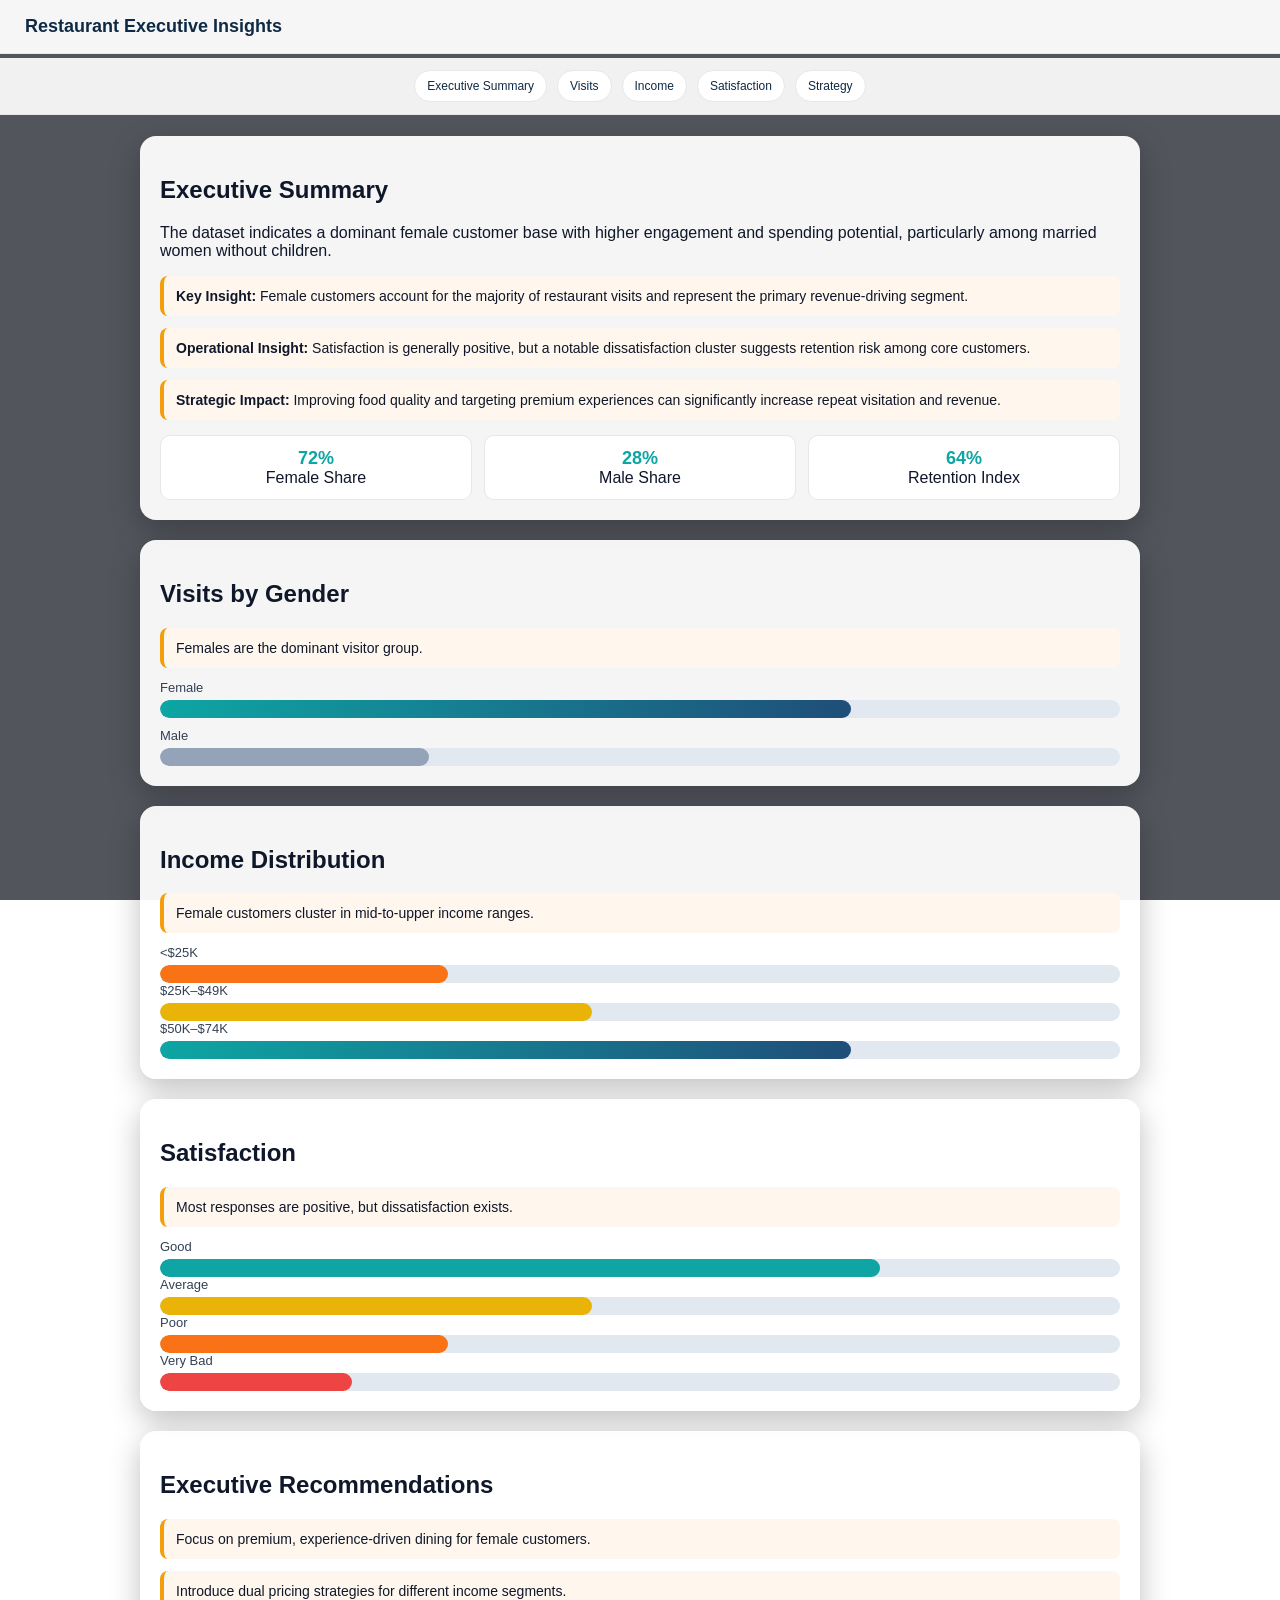
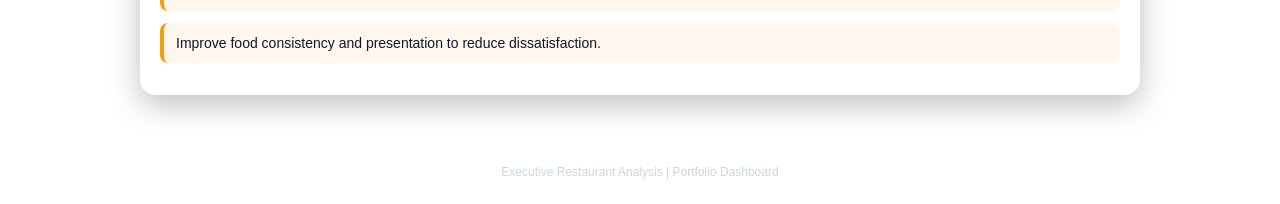
==== index.html @ c8488ba5 "Rename index.html.html to index.html" ====
<!DOCTYPE html>
<html lang="en">
<head>
<meta charset="UTF-8" />
<meta name="viewport" content="width=device-width, initial-scale=1.0"/>
<title>Restaurant Executive Analysis</title>

<style>
/* =========================
   BACKGROUND
========================= */
body {
    margin: 0;
    font-family: "Helvetica Neue", Arial, sans-serif;
    color: #0f172a;

    background-size: cover;
    background-position: center;
    background-attachment: fixed;

    animation: bgfade 20s infinite;
}

@keyframes bgfade {
    0% {
        background-image: url("https://images.unsplash.com/photo-1550966871-3ed3cdb5ed0c");
    }
    33% {
        background-image: url("https://images.unsplash.com/photo-1529692236671-f1f6cf9683ba");
    }
    66% {
        background-image: url("https://images.unsplash.com/photo-1414235077428-338989a2e8c0");
    }
    100% {
        background-image: url("https://images.unsplash.com/photo-1550966871-3ed3cdb5ed0c");
    }
}

body::before {
    content: "";
    position: fixed;
    inset: 0;
    background: rgba(10, 14, 25, 0.70);
    z-index: -1;
}

/* HEADER */
header {
    background: rgba(255,255,255,0.95);
    padding: 16px 25px;
    border-bottom: 1px solid #e5e7eb;
    position: sticky;
    top: 0;
    z-index: 1000;
}

header h1 {
    margin: 0;
    font-size: 18px;
    color: #0f2a44;
}

/* TOP NAV */
.top-nav {
    display: flex;
    justify-content: center;
    gap: 10px;
    padding: 12px 10px;
    background: rgba(255,255,255,0.92);
    border-bottom: 1px solid #e5e7eb;
    position: sticky;
    top: 58px;
    z-index: 999;
    backdrop-filter: blur(8px);
}

.top-nav a {
    text-decoration: none;
    font-size: 12px;
    color: #0f2a44;
    padding: 8px 12px;
    border-radius: 999px;
    border: 1px solid #e5e7eb;
    background: white;
}

/* LAYOUT */
.container {
    max-width: 1000px;
    margin: auto;
    padding: 25px;
}

/* CARDS */
.card {
    background: rgba(255,255,255,0.94);
    padding: 20px;
    border-radius: 16px;
    margin-bottom: 20px;
    box-shadow: 0 10px 30px rgba(0,0,0,0.25);

    opacity: 0;
    transform: translateY(25px);
    transition: all 0.6s ease;
}

.card.show {
    opacity: 1;
    transform: translateY(0);
}

/* KPI */
.summary-kpi {
    display: grid;
    grid-template-columns: repeat(3,1fr);
    gap: 12px;
    margin-top: 15px;
}

.summary-kpi div {
    background: white;
    border: 1px solid #e5e7eb;
    padding: 12px;
    border-radius: 10px;
    text-align: center;
}

.summary-kpi strong {
    color: #0ea5a4;
    font-size: 18px;
}

/* INSIGHT */
.insight {
    background: #fff7ed;
    border-left: 4px solid #f59e0b;
    padding: 12px;
    border-radius: 8px;
    margin: 12px 0;
    font-size: 14px;
}

/* BARS */
.bar { height: 18px; border-radius: 10px; background: #e2e8f0; overflow: hidden; }
.fill { height: 100%; border-radius: 10px; }

.female { background: linear-gradient(90deg, #0ea5a4, #1f4e79); width: 72%; }
.male { background: #94a3b8; width: 28%; }

.good { background: #0ea5a4; width: 75%; }
.avg { background: #eab308; width: 45%; }
.poor { background: #f97316; width: 30%; }
.bad { background: #ef4444; width: 20%; }

.label { font-size: 13px; margin-bottom: 5px; color: #334155; }

footer {
    text-align: center;
    padding: 25px;
    font-size: 12px;
    color: #cbd5e1;
}
</style>
</head>

<body>

<header>
    <h1>Restaurant Executive Insights</h1>
</header>

<nav class="top-nav">
    <a href="#summary">Executive Summary</a>
    <a href="#a1">Visits</a>
    <a href="#a2">Income</a>
    <a href="#a3">Satisfaction</a>
    <a href="#rec">Strategy</a>
</nav>

<div class="container">

<!-- EXECUTIVE SUMMARY -->
<div class="card" id="summary">
<h2>Executive Summary</h2>

<p>
The dataset indicates a dominant female customer base with higher engagement and spending potential, particularly among married women without children.
</p>

<div class="insight">
<strong>Key Insight:</strong> Female customers account for the majority of restaurant visits and represent the primary revenue-driving segment.
</div>

<div class="insight">
<strong>Operational Insight:</strong> Satisfaction is generally positive, but a notable dissatisfaction cluster suggests retention risk among core customers.
</div>

<div class="insight">
<strong>Strategic Impact:</strong> Improving food quality and targeting premium experiences can significantly increase repeat visitation and revenue.
</div>

<!-- UPDATED KPIs -->
<div class="summary-kpi">
    <div><strong>72%</strong><br>Female Share</div>
    <div><strong>28%</strong><br>Male Share</div>
    <div><strong>64%</strong><br>Retention Index</div>
</div>

</div>

<!-- VISITS -->
<div class="card" id="a1">
<h2>Visits by Gender</h2>
<div class="insight">Females are the dominant visitor group.</div>

<div>
<div class="label">Female</div>
<div class="bar"><div class="fill female"></div></div>

<div class="label" style="margin-top:10px;">Male</div>
<div class="bar"><div class="fill male"></div></div>
</div>
</div>

<!-- INCOME -->
<div class="card" id="a2">
<h2>Income Distribution</h2>
<div class="insight">Female customers cluster in mid-to-upper income ranges.</div>

<div class="label">&lt;$25K</div>
<div class="bar"><div class="fill poor"></div></div>

<div class="label">$25K–$49K</div>
<div class="bar"><div class="fill avg"></div></div>

<div class="label">$50K–$74K</div>
<div class="bar"><div class="fill female"></div></div>
</div>

<!-- SATISFACTION -->
<div class="card" id="a3">
<h2>Satisfaction</h2>
<div class="insight">Most responses are positive, but dissatisfaction exists.</div>

<div class="label">Good</div>
<div class="bar"><div class="fill good"></div></div>

<div class="label">Average</div>
<div class="bar"><div class="fill avg"></div></div>

<div class="label">Poor</div>
<div class="bar"><div class="fill poor"></div></div>

<div class="label">Very Bad</div>
<div class="bar"><div class="fill bad"></div></div>
</div>

<!-- STRATEGY -->
<div class="card" id="rec">
<h2>Executive Recommendations</h2>

<div class="insight">Focus on premium, experience-driven dining for female customers.</div>
<div class="insight">Introduce dual pricing strategies for different income segments.</div>
<div class="insight">Improve food consistency and presentation to reduce dissatisfaction.</div>

</div>

</div>

<footer>
Executive Restaurant Analysis | Portfolio Dashboard
</footer>

<script>
const cards = document.querySelectorAll(".card");

const observer = new IntersectionObserver(entries => {
    entries.forEach(entry => {
        if (entry.isIntersecting) entry.target.classList.add("show");
    });
},{threshold:0.15});

cards.forEach(c => observer.observe(c));
</script>

</body>
</html>
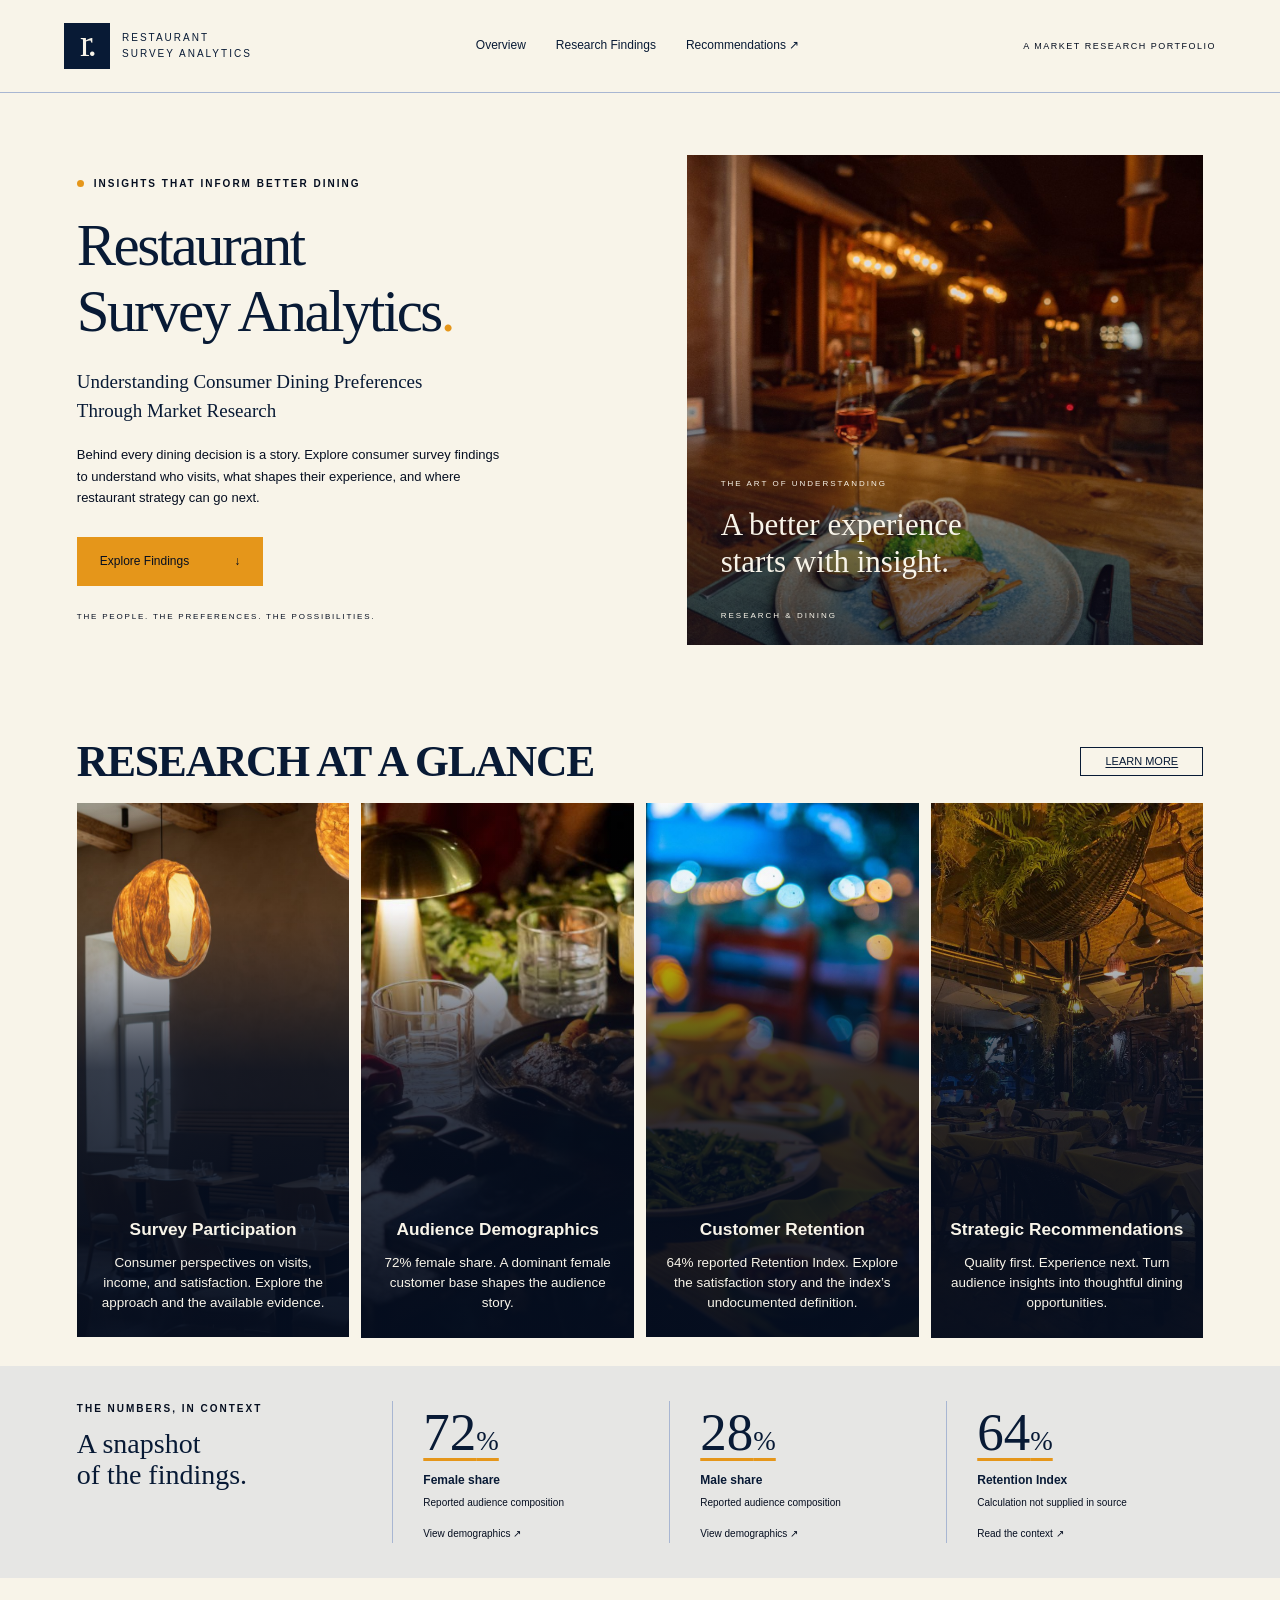
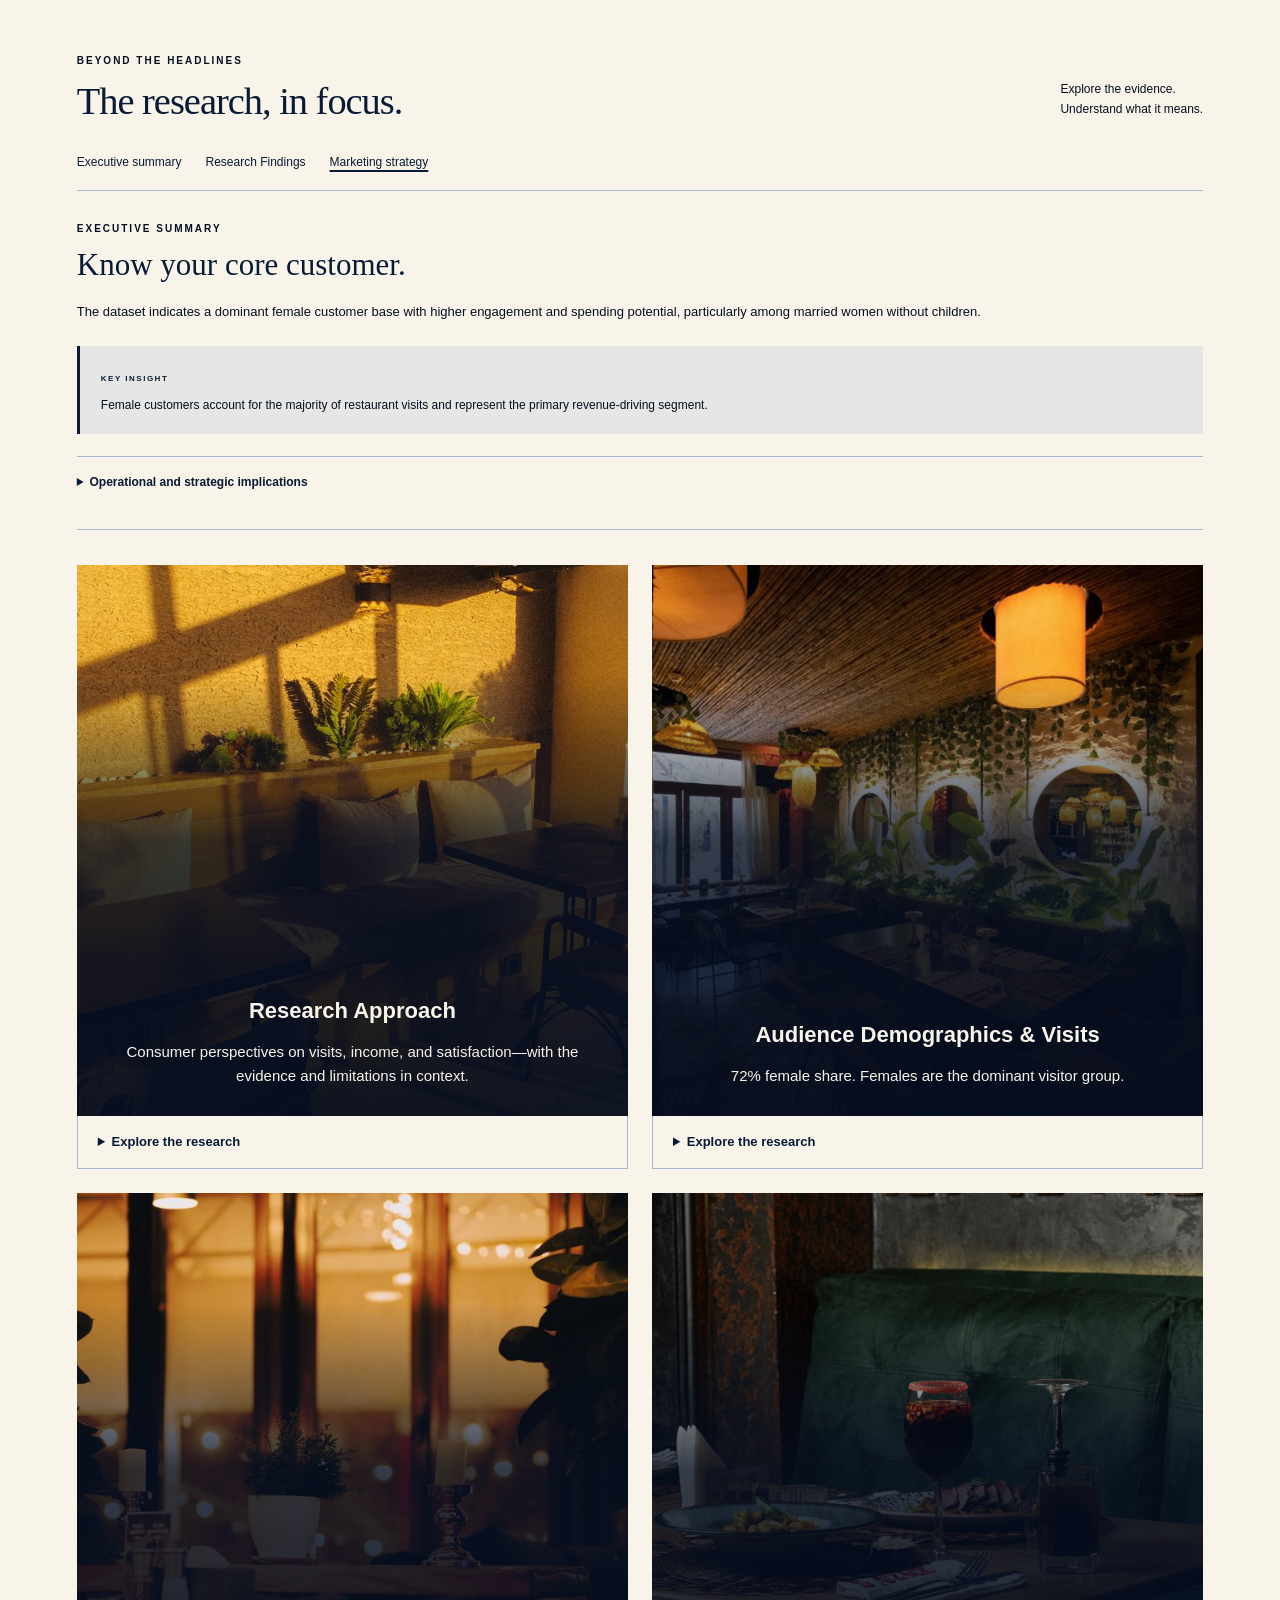
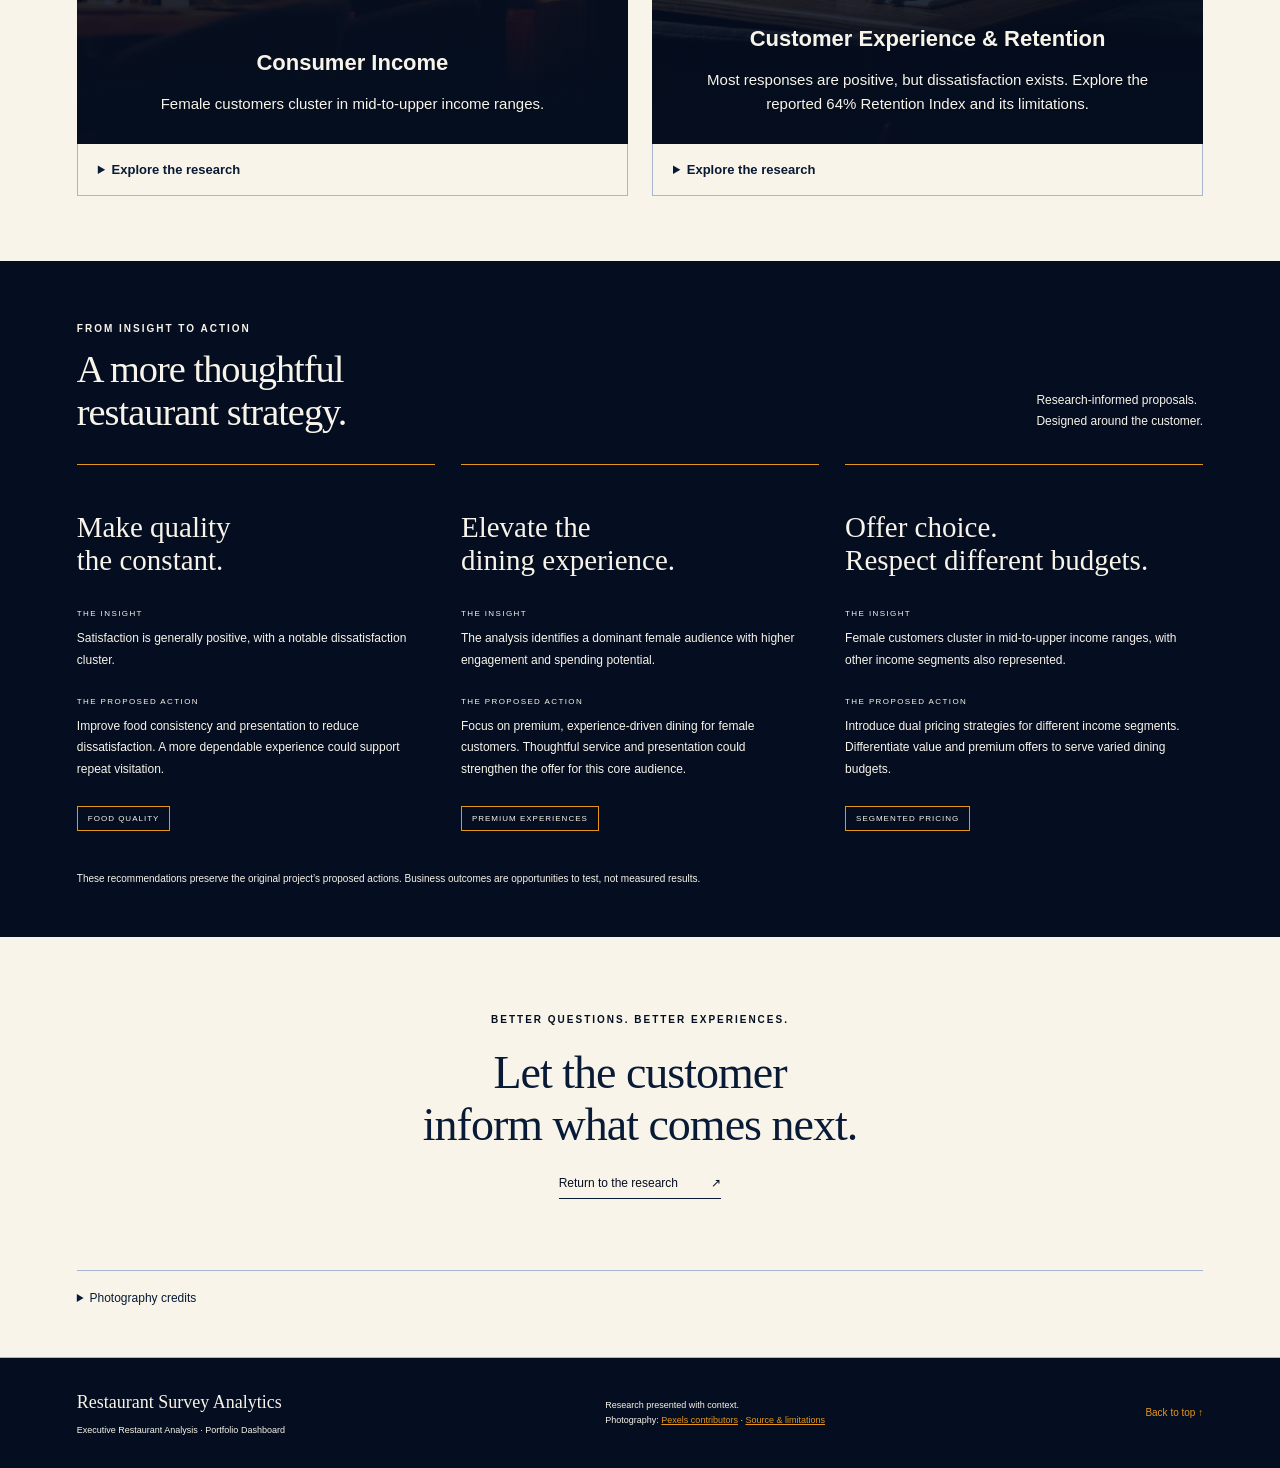
==== commit 2283b7b6: "Redesign restaurant research portfolio with Sapphire palette and Pexels photos" ====
--- a/index.html
+++ b/index.html
@@ -1,287 +1,52 @@
 <!DOCTYPE html>
 <html lang="en">
 <head>
-<meta charset="UTF-8" />
-<meta name="viewport" content="width=device-width, initial-scale=1.0"/>
-<title>Restaurant Executive Analysis</title>
-
-<style>
-/* =========================
-   BACKGROUND
-========================= */
-body {
-    margin: 0;
-    font-family: "Helvetica Neue", Arial, sans-serif;
-    color: #0f172a;
-
-    background-size: cover;
-    background-position: center;
-    background-attachment: fixed;
-
-    animation: bgfade 20s infinite;
-}
-
-@keyframes bgfade {
-    0% {
-        background-image: url("https://images.unsplash.com/photo-1550966871-3ed3cdb5ed0c");
-    }
-    33% {
-        background-image: url("https://images.unsplash.com/photo-1529692236671-f1f6cf9683ba");
-    }
-    66% {
-        background-image: url("https://images.unsplash.com/photo-1414235077428-338989a2e8c0");
-    }
-    100% {
-        background-image: url("https://images.unsplash.com/photo-1550966871-3ed3cdb5ed0c");
-    }
-}
-
-body::before {
-    content: "";
-    position: fixed;
-    inset: 0;
-    background: rgba(10, 14, 25, 0.70);
-    z-index: -1;
-}
-
-/* HEADER */
-header {
-    background: rgba(255,255,255,0.95);
-    padding: 16px 25px;
-    border-bottom: 1px solid #e5e7eb;
-    position: sticky;
-    top: 0;
-    z-index: 1000;
-}
-
-header h1 {
-    margin: 0;
-    font-size: 18px;
-    color: #0f2a44;
-}
-
-/* TOP NAV */
-.top-nav {
-    display: flex;
-    justify-content: center;
-    gap: 10px;
-    padding: 12px 10px;
-    background: rgba(255,255,255,0.92);
-    border-bottom: 1px solid #e5e7eb;
-    position: sticky;
-    top: 58px;
-    z-index: 999;
-    backdrop-filter: blur(8px);
-}
-
-.top-nav a {
-    text-decoration: none;
-    font-size: 12px;
-    color: #0f2a44;
-    padding: 8px 12px;
-    border-radius: 999px;
-    border: 1px solid #e5e7eb;
-    background: white;
-}
-
-/* LAYOUT */
-.container {
-    max-width: 1000px;
-    margin: auto;
-    padding: 25px;
-}
-
-/* CARDS */
-.card {
-    background: rgba(255,255,255,0.94);
-    padding: 20px;
-    border-radius: 16px;
-    margin-bottom: 20px;
-    box-shadow: 0 10px 30px rgba(0,0,0,0.25);
-
-    opacity: 0;
-    transform: translateY(25px);
-    transition: all 0.6s ease;
-}
-
-.card.show {
-    opacity: 1;
-    transform: translateY(0);
-}
-
-/* KPI */
-.summary-kpi {
-    display: grid;
-    grid-template-columns: repeat(3,1fr);
-    gap: 12px;
-    margin-top: 15px;
-}
-
-.summary-kpi div {
-    background: white;
-    border: 1px solid #e5e7eb;
-    padding: 12px;
-    border-radius: 10px;
-    text-align: center;
-}
-
-.summary-kpi strong {
-    color: #0ea5a4;
-    font-size: 18px;
-}
-
-/* INSIGHT */
-.insight {
-    background: #fff7ed;
-    border-left: 4px solid #f59e0b;
-    padding: 12px;
-    border-radius: 8px;
-    margin: 12px 0;
-    font-size: 14px;
-}
-
-/* BARS */
-.bar { height: 18px; border-radius: 10px; background: #e2e8f0; overflow: hidden; }
-.fill { height: 100%; border-radius: 10px; }
-
-.female { background: linear-gradient(90deg, #0ea5a4, #1f4e79); width: 72%; }
-.male { background: #94a3b8; width: 28%; }
-
-.good { background: #0ea5a4; width: 75%; }
-.avg { background: #eab308; width: 45%; }
-.poor { background: #f97316; width: 30%; }
-.bad { background: #ef4444; width: 20%; }
-
-.label { font-size: 13px; margin-bottom: 5px; color: #334155; }
-
-footer {
-    text-align: center;
-    padding: 25px;
-    font-size: 12px;
-    color: #cbd5e1;
-}
-</style>
+<meta charset="UTF-8">
+<meta name="viewport" content="width=device-width, initial-scale=1">
+<meta name="description" content="An editorial exploration of consumer dining preferences, audience composition, customer satisfaction, and restaurant strategy.">
+<title>Restaurant Survey Analytics | Dining, understood.</title>
+<link rel="stylesheet" href="styles.css">
+<script src="script.js" defer></script>
 </head>
-
 <body>
-
-<header>
-    <h1>Restaurant Executive Insights</h1>
+<a class="skip" href="#main">Skip to research</a>
+<header class="site-header">
+<a class="brand" href="#"><span class="brand-icon" aria-hidden="true">r.</span><span>RESTAURANT<br><b>SURVEY ANALYTICS</b></span></a>
+<nav aria-label="Main navigation"><a href="#highlights">Overview</a><a href="#research">Research Findings</a><a href="#rec">Recommendations <span aria-hidden="true">↗</span></a></nav>
+<span class="header-note">A MARKET RESEARCH PORTFOLIO</span>
 </header>
-
-<nav class="top-nav">
-    <a href="#summary">Executive Summary</a>
-    <a href="#a1">Visits</a>
-    <a href="#a2">Income</a>
-    <a href="#a3">Satisfaction</a>
-    <a href="#rec">Strategy</a>
-</nav>
-
-<div class="container">
-
-<!-- EXECUTIVE SUMMARY -->
-<div class="card" id="summary">
-<h2>Executive Summary</h2>
-
-<p>
-The dataset indicates a dominant female customer base with higher engagement and spending potential, particularly among married women without children.
-</p>
-
-<div class="insight">
-<strong>Key Insight:</strong> Female customers account for the majority of restaurant visits and represent the primary revenue-driving segment.
+<main id="main">
+<section class="hero" aria-labelledby="hero-title">
+<div class="hero-copy"><p class="eyebrow"><span></span> INSIGHTS THAT INFORM BETTER DINING</p><h1 id="hero-title">Restaurant<br>Survey Analytics<span class="period">.</span></h1><p class="hero-subtitle">Understanding Consumer Dining Preferences<br>Through Market Research</p><p class="intro">Behind every dining decision is a story. Explore consumer survey findings to understand who visits, what shapes their experience, and where restaurant strategy can go next.</p><a class="button" href="#highlights">Explore Findings <span aria-hidden="true">↓</span></a><span class="hero-caption">THE PEOPLE. THE PREFERENCES. THE POSSIBILITIES.</span></div>
+<div class="hero-photo"><img src="assets/hero.jpg" alt="A plated salmon meal in a warmly lit restaurant" fetchpriority="high"><div class="photo-label"><span>THE ART OF UNDERSTANDING</span><p>A better experience<br>starts with insight.</p></div><span class="photo-index">RESEARCH &amp; DINING</span></div>
+</section>
+<section class="highlights" id="highlights" aria-labelledby="glance-title">
+<div class="glance-heading"><h2 id="glance-title">Research at a Glance</h2><a class="outline-link" href="#research">Learn more<span class="skip-label"> about the research</span></a></div>
+<div class="photo-grid">
+<a class="photo-card" href="#methodology"><img src="assets/restaurant.jpg" alt="Restaurant tables beneath woven pendant lights" loading="lazy"><div class="card-copy"><h3>Survey Participation</h3><p>Consumer perspectives on visits, income, and satisfaction. Explore the approach and the available evidence.</p></div></a>
+<a class="photo-card" href="#a1"><img src="assets/audience.jpg" alt="Diners sharing food and drinks around a restaurant table" loading="lazy"><div class="card-copy"><h3>Audience Demographics</h3><p>72% female share. A dominant female customer base shapes the audience story.</p></div></a>
+<a class="photo-card" href="#a3"><img src="assets/quality.jpg" alt="Plates of grilled food and fresh greens at a restaurant table" loading="lazy"><div class="card-copy"><h3>Customer Retention</h3><p>64% reported Retention Index. Explore the satisfaction story and the index’s undocumented definition.</p></div></a>
+<a class="photo-card" href="#rec"><img src="assets/dining.jpg" alt="A warmly lit restaurant with greenery and tables set for dining" loading="lazy"><div class="card-copy"><h3>Strategic Recommendations</h3><p>Quality first. Experience next. Turn audience insights into thoughtful dining opportunities.</p></div></a>
 </div>
-
-<div class="insight">
-<strong>Operational Insight:</strong> Satisfaction is generally positive, but a notable dissatisfaction cluster suggests retention risk among core customers.
+</section>
+<section class="kpi-section" aria-label="Key figures"><div class="kpi-intro"><p class="eyebrow">THE NUMBERS, IN CONTEXT</p><h2>A snapshot<br>of the findings.</h2></div><a class="kpi" href="#a1"><strong>72<span>%</span></strong><h3>Female share</h3><p>Reported audience composition</p><span>View demographics ↗</span></a><a class="kpi" href="#a1"><strong>28<span>%</span></strong><h3>Male share</h3><p>Reported audience composition</p><span>View demographics ↗</span></a><a class="kpi" href="#a3"><strong>64<span>%</span></strong><h3>Retention Index</h3><p>Calculation not supplied in source</p><span>Read the context ↗</span></a></section>
+<section class="research-section" id="research">
+<div class="section-heading"><div><p class="eyebrow">BEYOND THE HEADLINES</p><h2>The research, in focus.</h2></div><p>Explore the evidence.<br>Understand what it means.</p></div>
+<div class="research-layout"><nav class="research-nav" aria-label="Research sections"><a href="#summary">Executive summary</a><a href="#research-findings">Research Findings</a><a href="#rec">Marketing strategy</a></nav>
+<div class="analysis">
+<article id="summary"><p class="eyebrow">EXECUTIVE SUMMARY</p><h3>Know your core customer.</h3><p>The dataset indicates a dominant female customer base with higher engagement and spending potential, particularly among married women without children.</p><div class="takeaway"><span>KEY INSIGHT</span><p>Female customers account for the majority of restaurant visits and represent the primary revenue-driving segment.</p></div><details><summary>Operational and strategic implications</summary><p><strong>Operational Insight:</strong> Satisfaction is generally positive, but a notable dissatisfaction cluster suggests retention risk among core customers.</p><p><strong>Strategic Impact:</strong> Improving food quality and targeting premium experiences can significantly increase repeat visitation and revenue.</p><p>These are interpretations from the original project; the page does not supply supporting revenue figures or an estimated effect size.</p></details></article>
+<div class="research-grid" id="research-findings">
+<article class="research-topic" id="methodology"><div class="research-photo"><img src="assets/research-approach.jpg" alt="Sunlit restaurant seating and plants" loading="lazy"><div class="research-photo-copy"><h3>Research Approach</h3><p>Consumer perspectives on visits, income, and satisfaction—with the evidence and limitations in context.</p></div></div><details class="research-evidence"><summary>Explore the research<span class="skip-label">: Research Approach</span></summary><div class="research-evidence-content"><p class="eyebrow">RESEARCH APPROACH</p><h3>Consumer perspectives, with context.</h3><p>This portfolio presents existing consumer survey analysis across gender, visits, income, and satisfaction to inform restaurant marketing and customer experience strategies.</p><details open><summary>Evidence and limitations</summary><p>The original project is a single executive analysis page. No underlying dataset, questionnaire, sampling method, survey dates, sample count, bibliography, or external references were supplied.</p><p>The requested “500+ responses” cannot be verified from the existing repository and is therefore not presented as a finding. The 72% female share, 28% male share, and 64% Retention Index are reported exactly as in the source. The source does not define the Retention Index; it should not be interpreted as a measured repeat-visit rate.</p><p>Income and satisfaction charts retain the original relative bar widths. Those widths are not labeled percentages in the source, have no documented units, and do not form a verified distribution. They are shown as illustrative source scales, not new quantitative findings.</p></details></div></details></article>
+<article class="research-topic" id="a1"><div class="research-photo"><img src="assets/research-audience.jpg" alt="A restaurant interior with warm lighting and greenery" loading="lazy"><div class="research-photo-copy"><h3>Audience Demographics &amp; Visits</h3><p>72% female share. Females are the dominant visitor group.</p></div></div><details class="research-evidence"><summary>Explore the research<span class="skip-label">: Audience Demographics &amp; Visits</span></summary><div class="research-evidence-content"><p class="eyebrow">AUDIENCE DEMOGRAPHICS &amp; VISITS</p><h3>A distinctly female audience.</h3><p>Females are the dominant visitor group.</p><div class="chart" role="group" aria-label="Visits by gender: female 72 percent, male 28 percent"><div class="chart-heading"><h4>Visits by Gender</h4><span>REPORTED SHARE</span></div><div class="chart-row"><div class="chart-label">Female <b>72%</b></div><div class="bar"><div style="width:72%"></div></div></div><div class="chart-row"><div class="chart-label">Male <b>28%</b></div><div class="bar"><div class="sage" style="width:28%"></div></div></div></div><p class="chart-caption">The source describes these figures as female and male share, and presents them in its visits-by-gender chart.</p><div class="takeaway"><span>MARKETING OPPORTUNITY</span><p>Use the core audience insight to inform premium, experience-driven positioning, while keeping other customer segments in view.</p></div></div></details></article>
+<article class="research-topic" id="a2"><div class="research-photo"><img src="assets/research-income.jpg" alt="A restaurant table in a softly lit dining room" loading="lazy"><div class="research-photo-copy"><h3>Consumer Income</h3><p>Female customers cluster in mid-to-upper income ranges.</p></div></div><details class="research-evidence"><summary>Explore the research<span class="skip-label">: Consumer Income</span></summary><div class="research-evidence-content"><p class="eyebrow">CONSUMER INCOME</p><h3>Spending potential shapes the opportunity.</h3><p>Female customers cluster in mid-to-upper income ranges.</p><div class="chart" role="group" aria-label="Income distribution on the original illustrative scale"><div class="chart-heading"><h4>Income Distribution</h4><span>ILLUSTRATIVE SOURCE SCALE</span></div><div class="chart-row"><div class="chart-label">&lt;$25K</div><div class="bar"><div class="taupe" style="width:30%"></div></div></div><div class="chart-row"><div class="chart-label">$25K–$49K</div><div class="bar"><div class="sage" style="width:45%"></div></div></div><div class="chart-row"><div class="chart-label">$50K–$74K</div><div class="bar"><div style="width:72%"></div></div></div></div><p class="chart-caption">Original bar lengths preserved. Units and numerical income shares are not supplied.</p><details><summary>What this means for restaurant marketing</summary><p>The original recommendation is to introduce dual pricing strategies for different income segments. Consider differentiated offers alongside premium dining options; the source does not quantify willingness to pay.</p></details></div></details></article>
+<article class="research-topic" id="a3"><div class="research-photo"><img src="assets/research-experience.jpg" alt="A plated meal and drinks on a restaurant table" loading="lazy"><div class="research-photo-copy"><h3>Customer Experience &amp; Retention</h3><p>Most responses are positive, but dissatisfaction exists. Explore the reported 64% Retention Index and its limitations.</p></div></div><details class="research-evidence"><summary>Explore the research<span class="skip-label">: Customer Experience &amp; Retention</span></summary><div class="research-evidence-content"><p class="eyebrow">CUSTOMER EXPERIENCE &amp; RETENTION</p><h3>Positive experiences. Room to improve.</h3><p>Most responses are positive, but dissatisfaction exists.</p><div class="chart" role="group" aria-label="Satisfaction on the original illustrative scale"><div class="chart-heading"><h4>Satisfaction</h4><span>ILLUSTRATIVE SOURCE SCALE</span></div><div class="chart-controls" aria-label="Highlight a satisfaction category"><button type="button" class="active" aria-pressed="true" data-category="all">All responses</button><button type="button" aria-pressed="false" data-category="good">Good</button><button type="button" aria-pressed="false" data-category="average">Average</button><button type="button" aria-pressed="false" data-category="poor">Poor</button><button type="button" aria-pressed="false" data-category="bad">Very Bad</button></div><div class="chart-row" data-row="good"><div class="chart-label">Good</div><div class="bar"><div style="width:75%"></div></div></div><div class="chart-row" data-row="average"><div class="chart-label">Average</div><div class="bar"><div class="sage" style="width:45%"></div></div></div><div class="chart-row" data-row="poor"><div class="chart-label">Poor</div><div class="bar"><div class="taupe" style="width:30%"></div></div></div><div class="chart-row" data-row="bad"><div class="chart-label">Very Bad</div><div class="bar"><div class="clay" style="width:20%"></div></div></div><p class="selection-note" aria-live="polite">Showing all original satisfaction categories.</p></div><p class="chart-caption">Original bar lengths preserved. These are not verified response percentages.</p><div class="takeaway"><span>RETENTION CONTEXT · 64% INDEX</span><p>The source reports a 64% Retention Index and identifies dissatisfaction as a retention risk. Its calculation and relationship to actual repeat visitation are not documented.</p></div><details><summary>Explore the business implication</summary><p>Improve food consistency and presentation to reduce dissatisfaction. The original research points to a cluster of dissatisfied core customers; the supplied page does not quantify its size or prove causation.</p></details></div></details></article>
 </div>
-
-<div class="insight">
-<strong>Strategic Impact:</strong> Improving food quality and targeting premium experiences can significantly increase repeat visitation and revenue.
-</div>
-
-<!-- UPDATED KPIs -->
-<div class="summary-kpi">
-    <div><strong>72%</strong><br>Female Share</div>
-    <div><strong>28%</strong><br>Male Share</div>
-    <div><strong>64%</strong><br>Retention Index</div>
-</div>
-
-</div>
-
-<!-- VISITS -->
-<div class="card" id="a1">
-<h2>Visits by Gender</h2>
-<div class="insight">Females are the dominant visitor group.</div>
-
-<div>
-<div class="label">Female</div>
-<div class="bar"><div class="fill female"></div></div>
-
-<div class="label" style="margin-top:10px;">Male</div>
-<div class="bar"><div class="fill male"></div></div>
-</div>
-</div>
-
-<!-- INCOME -->
-<div class="card" id="a2">
-<h2>Income Distribution</h2>
-<div class="insight">Female customers cluster in mid-to-upper income ranges.</div>
-
-<div class="label">&lt;$25K</div>
-<div class="bar"><div class="fill poor"></div></div>
-
-<div class="label">$25K–$49K</div>
-<div class="bar"><div class="fill avg"></div></div>
-
-<div class="label">$50K–$74K</div>
-<div class="bar"><div class="fill female"></div></div>
-</div>
-
-<!-- SATISFACTION -->
-<div class="card" id="a3">
-<h2>Satisfaction</h2>
-<div class="insight">Most responses are positive, but dissatisfaction exists.</div>
-
-<div class="label">Good</div>
-<div class="bar"><div class="fill good"></div></div>
-
-<div class="label">Average</div>
-<div class="bar"><div class="fill avg"></div></div>
-
-<div class="label">Poor</div>
-<div class="bar"><div class="fill poor"></div></div>
-
-<div class="label">Very Bad</div>
-<div class="bar"><div class="fill bad"></div></div>
-</div>
-
-<!-- STRATEGY -->
-<div class="card" id="rec">
-<h2>Executive Recommendations</h2>
-
-<div class="insight">Focus on premium, experience-driven dining for female customers.</div>
-<div class="insight">Introduce dual pricing strategies for different income segments.</div>
-<div class="insight">Improve food consistency and presentation to reduce dissatisfaction.</div>
-
-</div>
-
-</div>
-
-<footer>
-Executive Restaurant Analysis | Portfolio Dashboard
-</footer>
-
-<script>
-const cards = document.querySelectorAll(".card");
-
-const observer = new IntersectionObserver(entries => {
-    entries.forEach(entry => {
-        if (entry.isIntersecting) entry.target.classList.add("show");
-    });
-},{threshold:0.15});
-
-cards.forEach(c => observer.observe(c));
-</script>
-
+</div></div>
+</section>
+<section class="recommendations" id="rec"><div class="section-heading"><div><p class="eyebrow">FROM INSIGHT TO ACTION</p><h2>A more thoughtful<br>restaurant strategy.</h2></div><p>Research-informed proposals.<br>Designed around the customer.</p></div><div class="recommendation-grid"><article><h3>Make quality<br>the constant.</h3><p class="recommendation-label">THE INSIGHT</p><p>Satisfaction is generally positive, with a notable dissatisfaction cluster.</p><p class="recommendation-label">THE PROPOSED ACTION</p><p>Improve food consistency and presentation to reduce dissatisfaction. A more dependable experience could support repeat visitation.</p><span class="recommendation-tag">FOOD QUALITY</span></article><article><h3>Elevate the<br>dining experience.</h3><p class="recommendation-label">THE INSIGHT</p><p>The analysis identifies a dominant female audience with higher engagement and spending potential.</p><p class="recommendation-label">THE PROPOSED ACTION</p><p>Focus on premium, experience-driven dining for female customers. Thoughtful service and presentation could strengthen the offer for this core audience.</p><span class="recommendation-tag">PREMIUM EXPERIENCES</span></article><article><h3>Offer choice.<br>Respect different budgets.</h3><p class="recommendation-label">THE INSIGHT</p><p>Female customers cluster in mid-to-upper income ranges, with other income segments also represented.</p><p class="recommendation-label">THE PROPOSED ACTION</p><p>Introduce dual pricing strategies for different income segments. Differentiate value and premium offers to serve varied dining budgets.</p><span class="recommendation-tag">SEGMENTED PRICING</span></article></div><p class="strategy-note">These recommendations preserve the original project’s proposed actions. Business outcomes are opportunities to test, not measured results.</p></section>
+<section class="closing"><p class="eyebrow">BETTER QUESTIONS. BETTER EXPERIENCES.</p><h2>Let the customer<br>inform what comes next.</h2><a href="#research">Return to the research <span aria-hidden="true">↗</span></a></section>
+<details class="photo-credits" id="photo-credits"><summary>Photography credits</summary><p>Photographs supplied in the repository’s assets folder. They illustrate dining settings and are not photographs of survey participants.</p><ul><li>Hero: <a href="https://www.pexels.com/photo/31332360/">Daroon · Pexels</a></li><li>Survey participation: <a href="https://www.pexels.com/photo/10187182/">Bianca Jelezniac · Pexels</a></li><li>Audience demographics: <a href="https://www.pexels.com/photo/36317273/">Ashraful Islam · Pexels</a></li><li>Customer retention: <a href="https://www.pexels.com/photo/37447016/">Peter J Kambey · Pexels</a></li><li>Strategic recommendations: <a href="https://www.pexels.com/photo/1581384/">René Terp · Pexels</a></li><li>Research approach: <a href="https://www.pexels.com/photo/19542679/">Beyza Oruk · Pexels</a></li><li>Audience &amp; visits: <a href="https://www.pexels.com/photo/26076228/">Luis Yanez · Pexels</a></li><li>Consumer income: <a href="https://www.pexels.com/photo/30420679/">Konrads Photo · Pexels</a></li><li>Experience &amp; retention: <a href="https://www.pexels.com/photo/38795631/">Aabouden Yassir · Pexels</a></li></ul><p><a href="https://www.pexels.com/license/">Pexels License</a></p></details>
+</main>
+<footer><a class="footer-brand" href="#">Restaurant Survey Analytics<span>Executive Restaurant Analysis · Portfolio Dashboard</span></a><p>Research presented with context.<br>Photography: <a href="#photo-credits">Pexels contributors</a> · <a href="#methodology">Source &amp; limitations</a></p><a href="#" class="back-top">Back to top ↑</a></footer>
 </body>
 </html>
--- a/styles.css
+++ b/styles.css
@@ -0,0 +1,81 @@
+:root{--sapphire:#081A35;--amber:#E5961A;--midnight:#050E20;--ivory:#F8F4E9;--dusty-blue:#A8B6D2;--ink:var(--midnight);--muted:var(--midnight);--gold:var(--amber);--line:var(--dusty-blue);--blue-tint:color-mix(in srgb,var(--dusty-blue) 22%,var(--ivory));--overlay:rgba(5,14,32,.88)}*{box-sizing:border-box}html{scroll-behavior:smooth;scroll-padding-top:110px}body{margin:0;background:var(--ivory);color:var(--ink);font-family:Arial,Helvetica,sans-serif;font-size:15px;line-height:1.65}a{color:inherit;text-decoration:none}button{font:inherit}h1,h2,h3,h4,p{margin:0}h1,h2,h3{font-family:Georgia,'Times New Roman',serif;font-weight:400;color:var(--sapphire);line-height:1.12}a:focus-visible,button:focus-visible,summary:focus-visible{outline:3px solid var(--midnight);outline-offset:5px}.skip{position:fixed;top:-100px;left:12px;z-index:100;background:var(--ivory);padding:12px}.skip:focus{top:10px}.site-header{display:flex;align-items:center;justify-content:space-between;gap:30px;padding:23px 5%;border-bottom:1px solid var(--line);background:var(--ivory);position:sticky;top:0;z-index:10}.brand{display:flex;gap:12px;align-items:center;font-size:10px;line-height:1.6;letter-spacing:2px}.brand b{font-weight:400}.brand-icon{font-family:Georgia,serif;font-size:38px;background:var(--sapphire);color:var(--ivory);width:46px;height:46px;line-height:41px;text-align:center;letter-spacing:-3px}.site-header nav{display:flex;gap:30px;font-size:12px}.site-header nav a:hover{color:var(--sapphire)}.header-note{font-size:9px;letter-spacing:1.5px;color:var(--muted)}main>section{padding-left:6%;padding-right:6%}.hero{display:grid;grid-template-columns:1.05fr 1fr;gap:6%;padding-top:62px;padding-bottom:65px;max-width:1600px;margin:auto;align-items:center}.eyebrow{font-size:10px;letter-spacing:2px;font-weight:600;color:var(--muted);line-height:1.5}.hero .eyebrow{display:flex;gap:10px;align-items:center}.eyebrow>span{width:7px;height:7px;border-radius:50%;background:var(--gold)}h1{font-size:clamp(42px,4.6vw,75px);letter-spacing:-2.5px;margin-top:22px}.period{color:var(--gold)}.hero-subtitle{font-family:Georgia,serif;font-size:19px;line-height:1.5;margin-top:23px;color:var(--sapphire)}.intro{color:var(--muted);font-size:13px;max-width:430px;margin-top:19px}.button{display:inline-flex;align-items:center;gap:45px;background:var(--sapphire);color:var(--ivory);padding:15px 23px;font-size:12px;margin-top:28px}.button:hover{background:var(--sapphire)}.hero-caption{display:block;font-size:8px;letter-spacing:1.8px;margin-top:24px;color:var(--muted)}.hero-photo{height:490px;position:relative;background:var(--midnight);overflow:hidden}.hero-photo img,.photo-card img{width:100%;height:100%;object-fit:cover;display:block}.hero-photo:after{content:'';position:absolute;inset:0;background:linear-gradient(transparent 35%,rgba(5,14,32,.70))}.photo-label{position:absolute;bottom:65px;left:34px;z-index:1;color:var(--ivory)}.photo-label span{font-size:8px;letter-spacing:2px}.photo-label p{font-family:Georgia,serif;font-size:31px;line-height:1.2;margin-top:12px}.photo-index{position:absolute;bottom:23px;left:34px;color:var(--ivory);z-index:1;font-size:8px;letter-spacing:2px}.highlights{padding-top:44px;padding-bottom:50px;border-top:1px solid var(--line)}.section-heading{display:flex;justify-content:space-between;align-items:flex-end;gap:25px;margin-bottom:30px}.section-heading h2{font-size:clamp(30px,3vw,45px);letter-spacing:-1px;margin-top:12px}.section-heading>p{font-size:12px;color:var(--muted);line-height:1.7;padding-bottom:3px}.photo-grid{display:grid;grid-template-columns:repeat(4,1fr);gap:16px}.photo-card{height:365px;position:relative;overflow:hidden;background:var(--midnight);color:var(--ivory)}.photo-card:after{content:'';position:absolute;inset:0;background:linear-gradient(rgba(5,14,32,.12),rgba(5,14,32,.44) 20%,rgba(5,14,32,.95))}.photo-card img{transition:transform .4s}.photo-card:hover img,.photo-card:focus-visible img{transform:scale(1.045)}.card-number{position:absolute;top:18px;left:20px;right:20px;z-index:1;display:flex;justify-content:space-between;font-size:10px}.card-number>span{font-size:20px}.card-copy{position:absolute;bottom:25px;left:22px;right:20px;z-index:1}.card-copy .eyebrow{color:var(--ivory);font-size:8px;letter-spacing:1.5px}.card-copy h3{color:var(--ivory);font-size:30px;margin:14px 0;letter-spacing:-.5px}.card-copy h3 small{display:block;font-family:Arial,sans-serif;font-size:13px;letter-spacing:0;margin-top:6px}.card-copy>p:not(.eyebrow){font-size:11px;color:var(--ivory);line-height:1.7}.card-link{display:block;margin-top:18px;font-size:10px;color:var(--ivory)}.kpi-section{display:grid;grid-template-columns:1.15fr repeat(3,1fr);background:var(--blue-tint);padding-top:35px;padding-bottom:35px;gap:20px}.kpi-intro h2{font-size:28px;margin-top:12px}.kpi{border-left:1px solid var(--dusty-blue);padding-left:30px}.kpi strong{font-family:Georgia,serif;font-weight:400;font-size:53px;color:var(--sapphire);line-height:1.2}.kpi strong span{font-size:27px}.kpi h3{font-family:Arial,sans-serif;font-size:12px;font-weight:600;margin-top:10px}.kpi p{font-size:10px;margin-top:7px;color:var(--muted)}.kpi>span{display:block;font-size:10px;margin-top:15px}.kpi:hover>span{text-decoration:underline}.research-section{padding-top:75px;padding-bottom:65px}.research-layout{display:grid;grid-template-columns:240px 1fr;gap:7%}.research-layout aside{align-self:start;position:sticky;top:130px}.research-layout aside nav{display:flex;flex-direction:column;margin-top:20px}.research-layout aside nav a{display:flex;justify-content:space-between;font-size:11px;padding:14px 0;border-bottom:1px solid var(--line)}.research-layout aside nav a:hover,.research-layout aside nav a.current{color:var(--sapphire);font-weight:bold}.research-layout aside nav span{font-size:9px;color:var(--muted)}.aside-note{font-family:Georgia,serif;font-size:22px;line-height:1.35;margin-top:35px;color:var(--midnight)}.aside-note span{display:block;font-size:32px;margin-top:12px}.analysis article{padding:0 0 36px;margin-bottom:35px;border-bottom:1px solid var(--line);scroll-margin-top:20px}.analysis article h3{font-size:31px;margin:12px 0 18px}.analysis article>p:not(.eyebrow){font-size:13px;color:var(--muted);margin:14px 0}.takeaway{border-left:3px solid var(--sapphire);background:var(--blue-tint);padding:18px 21px;margin-top:24px}.takeaway>span{font-size:8px;letter-spacing:1.5px;color:var(--sapphire);font-weight:bold}.takeaway p{font-size:12px;margin-top:7px}.analysis details{font-size:12px;margin-top:22px;border-top:1px solid var(--line);padding-top:16px}.analysis summary{cursor:pointer;color:var(--sapphire);font-weight:600}.analysis details p{margin-top:13px;color:var(--muted)}.chart{padding:25px;background:var(--ivory);border:1px solid var(--line);margin-top:24px}.chart-heading{display:flex;justify-content:space-between;gap:15px;align-items:center;margin-bottom:25px}.chart h4{font-family:Georgia,serif;font-size:18px;font-weight:400;color:var(--sapphire)}.chart-heading span{font-size:8px;letter-spacing:1px;color:var(--muted)}.chart-row{margin-top:17px;transition:opacity .2s}.chart-label{font-size:11px;display:flex;justify-content:space-between;margin-bottom:7px}.chart-label b{font-weight:400}.bar{height:12px;background:var(--blue-tint);overflow:hidden;border-radius:2px}.bar>div{height:100%;background:var(--sapphire);border-radius:2px}.bar .sage{background:var(--sapphire)}.bar .taupe{background:var(--amber)}.bar .clay{background:var(--midnight)}.analysis article .chart-caption{font-size:10px;line-height:1.6}.chart-controls{display:flex;flex-wrap:wrap;gap:6px;margin-bottom:20px}.chart-controls button{border:1px solid var(--line);background:transparent;padding:6px 10px;font-size:10px;color:var(--sapphire);cursor:pointer}.chart-controls button.active{background:var(--sapphire);color:var(--ivory);border-color:var(--sapphire)}.chart-row.dimmed{opacity:.35}.selection-note{font-size:10px;color:var(--muted);margin-top:18px}.recommendations{background:var(--sapphire);padding-top:60px;padding-bottom:50px;color:var(--ivory)}.recommendations h2,.recommendations h3{color:var(--ivory)}.recommendations .eyebrow,.recommendations .section-heading>p{color:var(--dusty-blue)}.recommendation-grid{display:grid;grid-template-columns:repeat(3,1fr);gap:26px}.recommendation-grid article{border-top:1px solid var(--dusty-blue);padding:22px 0;display:flex;flex-direction:column}.recommendation-number{font-family:Georgia,serif;font-size:21px;color:var(--dusty-blue)}.recommendation-grid h3{font-size:29px;margin-top:24px;margin-bottom:8px}.recommendation-label{font-size:8px;letter-spacing:1.4px;color:var(--dusty-blue);margin-top:23px;margin-bottom:8px}.recommendation-grid p:not(.recommendation-label){font-size:12px;line-height:1.8;max-width:340px}.recommendation-tag{align-self:start;border:1px solid var(--dusty-blue);font-size:8px;letter-spacing:1px;padding:5px 10px;margin-top:25px}.strategy-note{font-size:10px;color:var(--dusty-blue);margin-top:18px}.closing{padding-top:75px;padding-bottom:75px;text-align:center}.closing h2{font-size:46px;letter-spacing:-1px;margin:20px 0}.closing a{font-size:12px;border-bottom:1px solid var(--sapphire);padding-bottom:8px}.closing a span{margin-left:30px}footer{padding:30px 6%;border-top:1px solid var(--line);display:flex;align-items:center;justify-content:space-between;gap:25px;color:var(--muted)}.footer-brand{font-family:Georgia,serif;font-size:18px;color:var(--sapphire)}.footer-brand span{display:block;font-family:Arial,sans-serif;font-size:9px;margin-top:6px;color:var(--muted)}footer p{font-size:9px}footer p a{text-decoration:underline}.back-top{font-size:10px}
+@media(min-width:1600px){main>section{padding-left:max(6%,calc((100vw - 1408px)/2));padding-right:max(6%,calc((100vw - 1408px)/2))}.hero{padding-left:96px;padding-right:96px}}@media(max-width:1100px){.header-note{display:none}.hero{gap:4%;padding-top:45px}.hero-photo{height:455px}.photo-grid{grid-template-columns:repeat(2,1fr)}.photo-card{height:340px}.card-copy h3{font-size:34px}.research-layout{grid-template-columns:190px 1fr;gap:5%}.kpi{padding-left:20px}.kpi-intro h2{font-size:25px}.kpi strong{font-size:46px}}@media(max-width:700px){html{scroll-padding-top:130px}.site-header{padding:14px 6%;gap:14px;flex-wrap:wrap}.brand-icon{height:35px;width:35px;font-size:30px;line-height:32px}.brand{font-size:8px}.site-header nav{gap:22px;width:100%;font-size:10px}.hero{grid-template-columns:1fr;padding-top:35px;gap:30px;padding-bottom:35px}h1{font-size:47px;letter-spacing:-2px}.hero-subtitle{font-size:17px}.hero-photo{height:350px}.hero-caption{font-size:7px}.section-heading{align-items:start;flex-direction:column;gap:15px}.section-heading h2{font-size:33px}.section-heading>p br{display:none}.highlights{padding-top:35px}.photo-grid{grid-template-columns:1fr;gap:16px}.photo-card{height:340px}.kpi-section{grid-template-columns:1fr 1fr;gap:25px;padding-top:30px;padding-bottom:30px}.kpi-intro{padding-top:5px}.kpi{padding-left:15px}.kpi p{max-width:140px}.kpi strong{font-size:42px}.research-section{padding-top:45px;padding-bottom:20px}.research-layout{grid-template-columns:1fr;gap:30px}.research-layout aside{position:static}.research-layout aside nav{display:grid;grid-template-columns:1fr 1fr;column-gap:20px;margin-top:10px}.aside-note{display:none}.analysis article h3{font-size:28px}.chart{padding:18px}.chart-heading{align-items:start;flex-direction:column;gap:7px}.recommendations{padding-top:40px}.recommendation-grid{grid-template-columns:1fr;gap:10px}.recommendation-grid p:not(.recommendation-label){max-width:none}.recommendation-grid h3{margin-top:15px}.closing{padding-top:50px;padding-bottom:50px}.closing h2{font-size:35px}footer{flex-wrap:wrap;align-items:start}.back-top{margin-left:auto}}@media(prefers-reduced-motion:reduce){html{scroll-behavior:auto}*,*:before,*:after{transition:none!important;animation:none!important}}
+.photo-card:nth-child(1) img{object-position:20% center}.photo-card:nth-child(4) img{object-position:85% center}
+
+
+/* Reference-inspired overview: compact header and four editorial image panels. */
+.highlights{padding-top:28px;padding-bottom:28px;border-top:0;background:var(--ivory)}
+.glance-heading{display:flex;align-items:center;justify-content:space-between;gap:24px;margin-bottom:18px}
+.glance-heading h2{font-size:clamp(30px,3.4vw,52px);font-weight:700;text-transform:uppercase;letter-spacing:-1.2px;color:var(--sapphire);line-height:1.08}
+.outline-link{flex-shrink:0;border:1px solid var(--dusty-blue);padding:6px 24px;font-size:11px;line-height:1.4;text-transform:uppercase;text-decoration:underline;text-underline-offset:2px;color:var(--midnight)}
+.outline-link:hover{background:var(--blue-tint)}
+.skip-label{position:absolute;width:1px;height:1px;padding:0;margin:-1px;overflow:hidden;clip-path:inset(50%);white-space:nowrap;border:0}
+.photo-grid{gap:12px;grid-template-columns:repeat(4,minmax(0,1fr))}
+.photo-card{height:auto;aspect-ratio:0.51;border-radius:0}
+.photo-card:after{background:linear-gradient(180deg,rgba(0,0,0,.03) 25%,rgba(0,0,0,.5) 55%,rgba(0,0,0,.86) 100%)}
+.card-copy{left:16px;right:16px;bottom:24px;text-align:center}
+.card-copy h3{font-family:Arial,Helvetica,sans-serif;font-weight:700;font-size:clamp(15px,1.35vw,20px);line-height:1.4;letter-spacing:0;margin:0 0 12px;color:var(--ivory)}
+.card-copy>p:not(.eyebrow){font-size:clamp(12px,1.05vw,15px);line-height:1.5;color:var(--ivory)}
+@media(max-width:1100px){.photo-grid{grid-template-columns:repeat(2,minmax(0,1fr));gap:16px}.photo-card{aspect-ratio:0.68}.card-copy h3{font-size:20px}.card-copy>p:not(.eyebrow){font-size:14px}}
+@media(max-width:700px){.glance-heading{gap:15px;align-items:flex-start;flex-direction:column}.glance-heading h2{font-size:32px}.outline-link{padding:8px 20px}.photo-grid{grid-template-columns:1fr}.photo-card{aspect-ratio:0.72;max-height:490px}.card-copy{left:24px;right:24px;bottom:28px}.card-copy h3{font-size:20px}.card-copy>p:not(.eyebrow){font-size:14px}}
+
+.photo-card:nth-child(1) img{object-position:center}.photo-card:nth-child(2) img{object-position:45% center}.photo-card:nth-child(3) img{object-position:center}.photo-card:nth-child(4) img{object-position:center}.photo-credits{margin:0 6% 30px;padding:18px 0;border-top:1px solid var(--line);font-size:12px;color:var(--muted);scroll-margin-top:120px}.photo-credits summary{cursor:pointer;color:var(--sapphire)}.photo-credits p{margin-top:12px}.photo-credits a{text-decoration:underline;text-underline-offset:3px}
+
+/* Two photographic research columns at every viewport size. */
+.research-layout{display:block}
+.research-nav{display:flex;flex-wrap:wrap;gap:10px 24px;margin-bottom:30px;padding-bottom:18px;border-bottom:1px solid var(--line)}
+.research-nav a{font-size:12px;color:var(--muted)}
+.research-nav a:hover,.research-nav a.current{color:var(--sapphire);text-decoration:underline;text-underline-offset:4px}
+.research-grid{display:grid;grid-template-columns:repeat(2,minmax(0,1fr));gap:24px;align-items:start}
+.analysis .research-topic{min-width:0;margin:0;padding:0;border:0;scroll-margin-top:120px}
+.research-photo{position:relative;aspect-ratio:1;min-height:390px;overflow:hidden;background:var(--midnight)}
+.research-photo img{display:block;width:100%;height:100%;position:absolute;inset:0;object-fit:cover;transition:transform .4s}
+.research-photo:hover img{transform:scale(1.035)}
+.research-photo:after{content:'';position:absolute;inset:0;background:linear-gradient(180deg,rgba(0,0,0,.03) 20%,rgba(0,0,0,.4) 50%,rgba(0,0,0,.88) 100%)}
+.research-photo-copy{position:absolute;bottom:28px;left:30px;right:30px;z-index:1;text-align:center;color:var(--ivory)}
+.analysis .research-photo h3{font-family:Arial,Helvetica,sans-serif;font-weight:700;font-size:22px;line-height:1.35;margin:0 0 14px;color:var(--ivory)}
+.research-photo-copy p{font-size:15px;line-height:1.6}
+.analysis .research-evidence{margin:0;padding:16px 20px;border:1px solid var(--line);border-top:0;background:var(--ivory);min-width:0}
+.research-evidence>summary{font-size:13px;line-height:1.5}
+.research-evidence-content{padding-top:20px;overflow-wrap:anywhere}
+.research-evidence-content>.eyebrow{margin-bottom:10px}
+.research-evidence-content>p{font-size:13px;color:var(--muted);margin:14px 0}
+.research-evidence-content .chart-heading{flex-wrap:wrap}
+.research-evidence-content .chart-caption{font-size:10px}
+@media(max-width:700px){
+ .research-grid{grid-template-columns:repeat(2,minmax(0,1fr));gap:12px}
+ .research-photo{aspect-ratio:auto;height:410px;min-height:0}
+ .research-photo-copy{bottom:20px;left:12px;right:12px}
+ .analysis .research-photo h3{font-size:16px;line-height:1.4;margin-bottom:12px;overflow-wrap:normal}
+ .research-photo-copy p{font-size:13px;line-height:1.5}
+ .research-nav{gap:8px 15px;margin-bottom:20px}.research-nav a{font-size:11px}
+ .analysis .research-evidence{padding:12px 10px}
+ .research-evidence>summary{font-size:12px}
+ .research-evidence-content h3{font-size:22px}
+ .research-evidence-content .chart{padding:12px 8px}
+ .research-evidence-content .chart-controls{gap:5px}
+ .research-evidence-content .chart-controls button{font-size:10px;padding:6px}
+ .research-evidence-content .takeaway{padding:12px 10px}
+}
+
+/* Final palette: amber accents retain dark, readable text on light surfaces. */
+.site-header nav a,.brand{color:var(--sapphire)}
+.site-header nav a:hover{color:var(--sapphire);text-decoration:underline;text-decoration-color:var(--amber);text-decoration-thickness:2px;text-underline-offset:5px}
+.button{background:var(--amber);color:var(--midnight)}.button:hover{background:var(--amber);color:var(--midnight);box-shadow:inset 0 0 0 2px var(--sapphire)}
+.research-nav a,.research-nav a.current{color:var(--sapphire)}.research-nav a.current{text-decoration-color:var(--sapphire);text-decoration-thickness:2px}.research-nav a:hover{text-decoration-color:var(--amber)}
+.glance-heading h2{color:var(--sapphire)}.outline-link{border-color:var(--sapphire);color:var(--sapphire)}.outline-link:hover{border-color:var(--amber);box-shadow:inset 0 -2px var(--amber)}
+.photo-card:after,.research-photo:after{background:linear-gradient(180deg,rgba(5,14,32,.02) 20%,rgba(5,14,32,.30) 50%,rgba(5,14,32,.92) 100%)}
+.photo-card:hover,.photo-card:focus-visible{box-shadow:inset 0 -3px var(--amber)}.photo-card:hover:after{border-bottom:3px solid var(--amber)}
+.kpi strong{color:var(--sapphire);text-decoration:underline;text-decoration-color:var(--amber);text-decoration-thickness:3px;text-underline-offset:8px}
+.kpi:hover>span{color:var(--sapphire);text-decoration-color:var(--amber)}
+.chart{background:var(--ivory)}.bar{background:var(--blue-tint)}.bar>div{box-shadow:inset 0 0 0 1px var(--midnight)}.bar .sage{background:var(--dusty-blue)}.bar .taupe{background:var(--amber)}.bar .clay{background:var(--midnight)}
+.chart-controls button{border-color:var(--sapphire)}.chart-controls button.active{background:var(--amber);border-color:var(--midnight);color:var(--midnight)}
+.chart-row.dimmed{opacity:1}.chart-row.dimmed .bar>div{border-top:2px dashed var(--midnight)}
+.recommendations{background:var(--midnight);color:var(--ivory)}.recommendations .eyebrow,.recommendations .section-heading>p,.recommendation-label,.strategy-note{color:var(--ivory)}
+.recommendation-grid article{border-top-color:var(--amber)}.recommendation-tag{border-color:var(--amber);color:var(--ivory)}
+footer{background:var(--midnight);color:var(--ivory);border-top-color:var(--dusty-blue)}.footer-brand,.footer-brand span{color:var(--ivory)}footer p a,.back-top{color:var(--amber)}
+a:focus-visible,button:focus-visible,summary:focus-visible{outline-color:var(--midnight);box-shadow:0 0 0 3px var(--amber)}
+.photo-card:after,.research-photo:after{background:linear-gradient(180deg,rgba(5,14,32,.02) 20%,rgba(5,14,32,.80) 50%,rgba(5,14,32,.95) 100%)}
+
+/* Patterns distinguish similar dark chart colors without relying on hue alone. */
+.bar .clay{background:repeating-linear-gradient(135deg,var(--midnight) 0 6px,var(--dusty-blue) 6px 8px)}
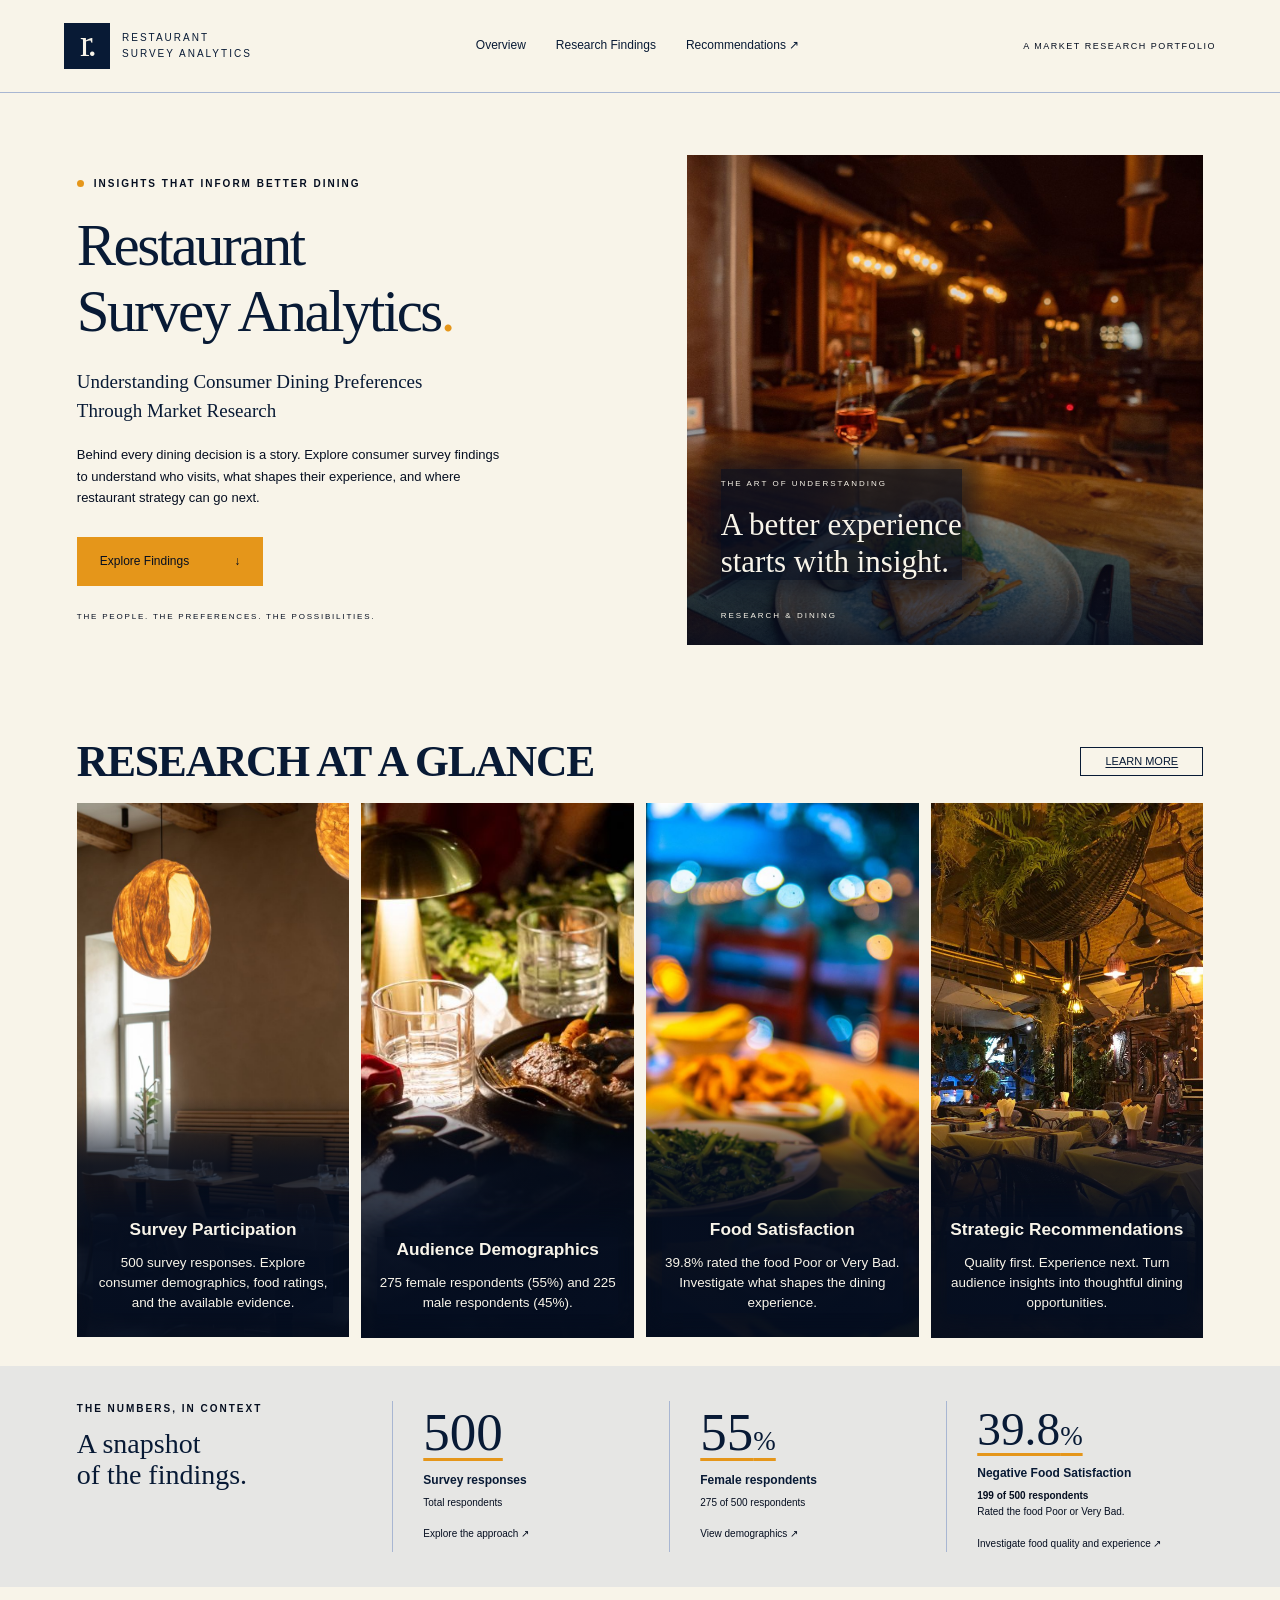
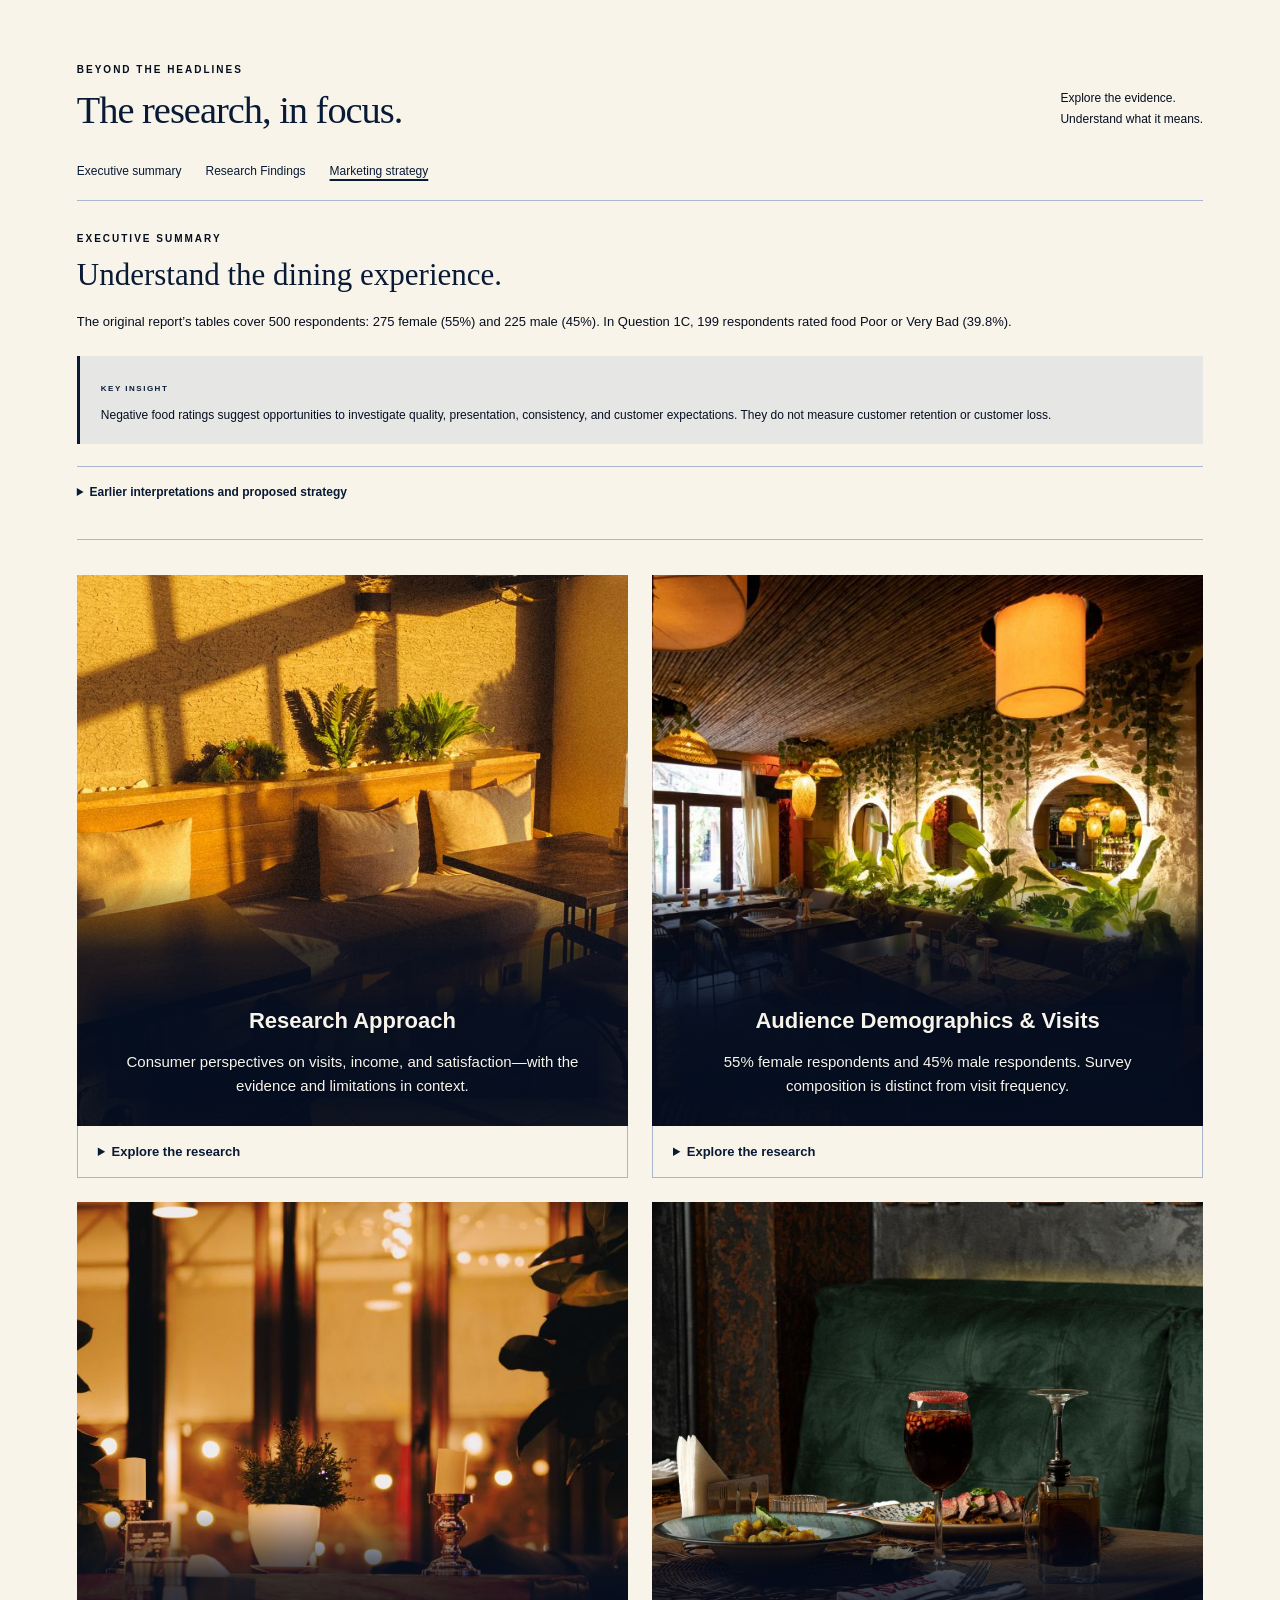
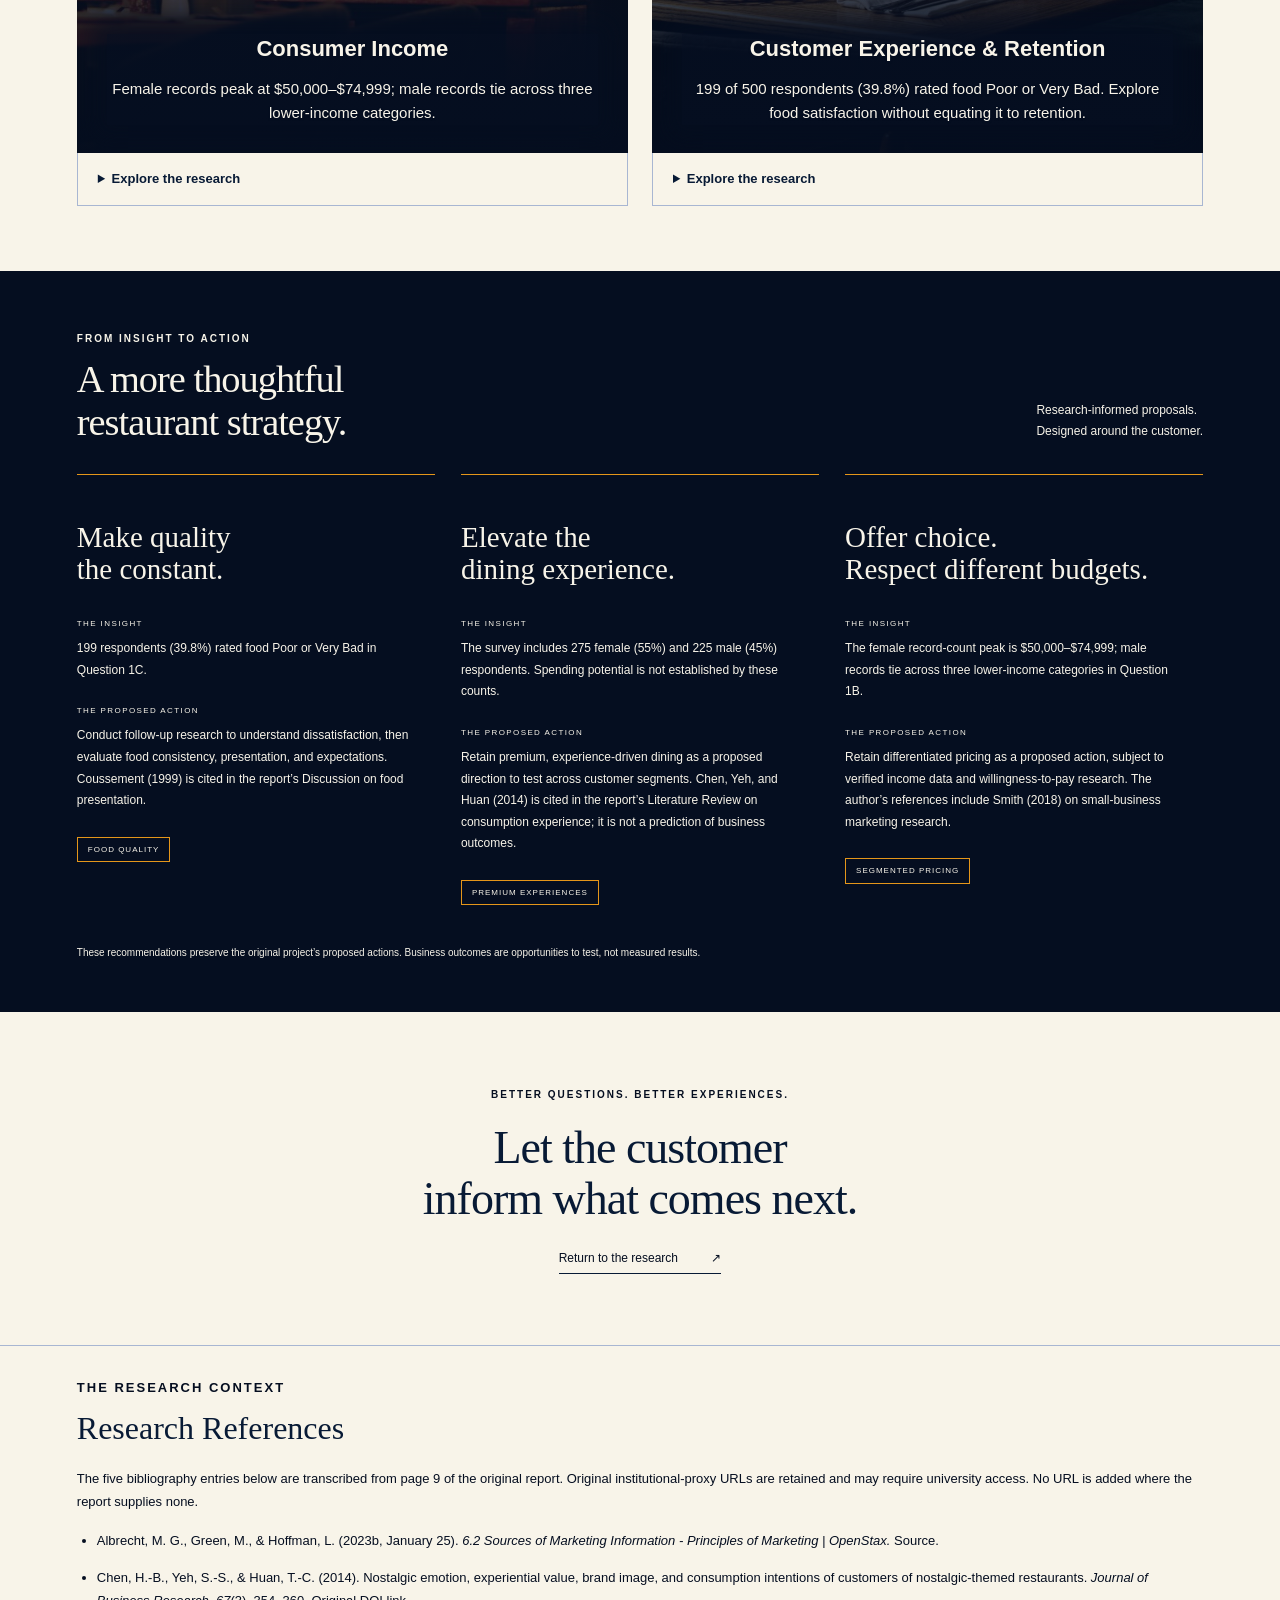
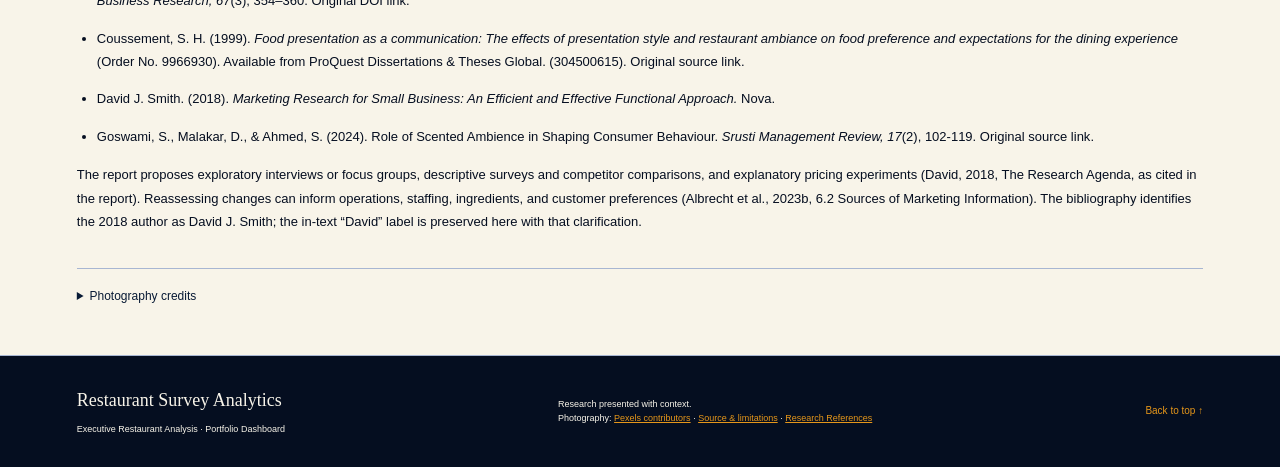
==== commit b15e7186: "Verify research against original report and refine interactive satisfaction charts" ====
--- a/index.html
+++ b/index.html
@@ -23,30 +23,31 @@
 <section class="highlights" id="highlights" aria-labelledby="glance-title">
 <div class="glance-heading"><h2 id="glance-title">Research at a Glance</h2><a class="outline-link" href="#research">Learn more<span class="skip-label"> about the research</span></a></div>
 <div class="photo-grid">
-<a class="photo-card" href="#methodology"><img src="assets/restaurant.jpg" alt="Restaurant tables beneath woven pendant lights" loading="lazy"><div class="card-copy"><h3>Survey Participation</h3><p>Consumer perspectives on visits, income, and satisfaction. Explore the approach and the available evidence.</p></div></a>
-<a class="photo-card" href="#a1"><img src="assets/audience.jpg" alt="Diners sharing food and drinks around a restaurant table" loading="lazy"><div class="card-copy"><h3>Audience Demographics</h3><p>72% female share. A dominant female customer base shapes the audience story.</p></div></a>
-<a class="photo-card" href="#a3"><img src="assets/quality.jpg" alt="Plates of grilled food and fresh greens at a restaurant table" loading="lazy"><div class="card-copy"><h3>Customer Retention</h3><p>64% reported Retention Index. Explore the satisfaction story and the index’s undocumented definition.</p></div></a>
+<a class="photo-card" href="#methodology"><img src="assets/restaurant.jpg" alt="Restaurant tables beneath woven pendant lights" loading="lazy"><div class="card-copy"><h3>Survey Participation</h3><p>500 survey responses. Explore consumer demographics, food ratings, and the available evidence.</p></div></a>
+<a class="photo-card" href="#a1"><img src="assets/audience.jpg" alt="Diners sharing food and drinks around a restaurant table" loading="lazy"><div class="card-copy"><h3>Audience Demographics</h3><p>275 female respondents (55%) and 225 male respondents (45%).</p></div></a>
+<a class="photo-card" href="#a3"><img src="assets/quality.jpg" alt="Plates of grilled food and fresh greens at a restaurant table" loading="lazy"><div class="card-copy"><h3>Food Satisfaction</h3><p>39.8% rated the food Poor or Very Bad. Investigate what shapes the dining experience.</p></div></a>
 <a class="photo-card" href="#rec"><img src="assets/dining.jpg" alt="A warmly lit restaurant with greenery and tables set for dining" loading="lazy"><div class="card-copy"><h3>Strategic Recommendations</h3><p>Quality first. Experience next. Turn audience insights into thoughtful dining opportunities.</p></div></a>
 </div>
 </section>
-<section class="kpi-section" aria-label="Key figures"><div class="kpi-intro"><p class="eyebrow">THE NUMBERS, IN CONTEXT</p><h2>A snapshot<br>of the findings.</h2></div><a class="kpi" href="#a1"><strong>72<span>%</span></strong><h3>Female share</h3><p>Reported audience composition</p><span>View demographics ↗</span></a><a class="kpi" href="#a1"><strong>28<span>%</span></strong><h3>Male share</h3><p>Reported audience composition</p><span>View demographics ↗</span></a><a class="kpi" href="#a3"><strong>64<span>%</span></strong><h3>Retention Index</h3><p>Calculation not supplied in source</p><span>Read the context ↗</span></a></section>
+<section class="kpi-section" aria-label="Key figures"><div class="kpi-intro"><p class="eyebrow">THE NUMBERS, IN CONTEXT</p><h2>A snapshot<br>of the findings.</h2></div><a class="kpi" href="#methodology"><strong>500</strong><h3>Survey responses</h3><p>Total respondents</p><span>Explore the approach ↗</span></a><a class="kpi" href="#a1"><strong>55<span>%</span></strong><h3>Female respondents</h3><p>275 of 500 respondents</p><span>View demographics ↗</span></a><a class="kpi negative-kpi" href="#a3"><strong>39.8<span>%</span></strong><h3>Negative Food Satisfaction</h3><p><b>199 of 500 respondents</b><br>Rated the food Poor or Very Bad.</p><span>Investigate food quality and experience ↗</span></a></section>
 <section class="research-section" id="research">
 <div class="section-heading"><div><p class="eyebrow">BEYOND THE HEADLINES</p><h2>The research, in focus.</h2></div><p>Explore the evidence.<br>Understand what it means.</p></div>
 <div class="research-layout"><nav class="research-nav" aria-label="Research sections"><a href="#summary">Executive summary</a><a href="#research-findings">Research Findings</a><a href="#rec">Marketing strategy</a></nav>
 <div class="analysis">
-<article id="summary"><p class="eyebrow">EXECUTIVE SUMMARY</p><h3>Know your core customer.</h3><p>The dataset indicates a dominant female customer base with higher engagement and spending potential, particularly among married women without children.</p><div class="takeaway"><span>KEY INSIGHT</span><p>Female customers account for the majority of restaurant visits and represent the primary revenue-driving segment.</p></div><details><summary>Operational and strategic implications</summary><p><strong>Operational Insight:</strong> Satisfaction is generally positive, but a notable dissatisfaction cluster suggests retention risk among core customers.</p><p><strong>Strategic Impact:</strong> Improving food quality and targeting premium experiences can significantly increase repeat visitation and revenue.</p><p>These are interpretations from the original project; the page does not supply supporting revenue figures or an estimated effect size.</p></details></article>
+<article id="summary"><p class="eyebrow">EXECUTIVE SUMMARY</p><h3>Understand the dining experience.</h3><p>The original report’s tables cover 500 respondents: 275 female (55%) and 225 male (45%). In Question 1C, 199 respondents rated food Poor or Very Bad (39.8%).</p><div class="takeaway"><span>KEY INSIGHT</span><p>Negative food ratings suggest opportunities to investigate quality, presentation, consistency, and customer expectations. They do not measure customer retention or customer loss.</p></div><details><summary>Earlier interpretations and proposed strategy</summary><p>Question 1A identifies married women without children as an important segment: 58 records in that subgroup, within 101 married female records. The report proposes female-focused, upscale offerings; this is a marketing recommendation, not evidence that all female customers spend more. Food ratings are nearly evenly distributed rather than predominantly positive.</p><p>The existing proposals—food consistency and presentation, premium experiences, and differentiated pricing—remain hypotheses to assess, rather than proven revenue effects. Follow-up research should explore the reasons behind dissatisfaction.</p></details></article>
 <div class="research-grid" id="research-findings">
-<article class="research-topic" id="methodology"><div class="research-photo"><img src="assets/research-approach.jpg" alt="Sunlit restaurant seating and plants" loading="lazy"><div class="research-photo-copy"><h3>Research Approach</h3><p>Consumer perspectives on visits, income, and satisfaction—with the evidence and limitations in context.</p></div></div><details class="research-evidence"><summary>Explore the research<span class="skip-label">: Research Approach</span></summary><div class="research-evidence-content"><p class="eyebrow">RESEARCH APPROACH</p><h3>Consumer perspectives, with context.</h3><p>This portfolio presents existing consumer survey analysis across gender, visits, income, and satisfaction to inform restaurant marketing and customer experience strategies.</p><details open><summary>Evidence and limitations</summary><p>The original project is a single executive analysis page. No underlying dataset, questionnaire, sampling method, survey dates, sample count, bibliography, or external references were supplied.</p><p>The requested “500+ responses” cannot be verified from the existing repository and is therefore not presented as a finding. The 72% female share, 28% male share, and 64% Retention Index are reported exactly as in the source. The source does not define the Retention Index; it should not be interpreted as a measured repeat-visit rate.</p><p>Income and satisfaction charts retain the original relative bar widths. Those widths are not labeled percentages in the source, have no documented units, and do not form a verified distribution. They are shown as illustrative source scales, not new quantitative findings.</p></details></div></details></article>
-<article class="research-topic" id="a1"><div class="research-photo"><img src="assets/research-audience.jpg" alt="A restaurant interior with warm lighting and greenery" loading="lazy"><div class="research-photo-copy"><h3>Audience Demographics &amp; Visits</h3><p>72% female share. Females are the dominant visitor group.</p></div></div><details class="research-evidence"><summary>Explore the research<span class="skip-label">: Audience Demographics &amp; Visits</span></summary><div class="research-evidence-content"><p class="eyebrow">AUDIENCE DEMOGRAPHICS &amp; VISITS</p><h3>A distinctly female audience.</h3><p>Females are the dominant visitor group.</p><div class="chart" role="group" aria-label="Visits by gender: female 72 percent, male 28 percent"><div class="chart-heading"><h4>Visits by Gender</h4><span>REPORTED SHARE</span></div><div class="chart-row"><div class="chart-label">Female <b>72%</b></div><div class="bar"><div style="width:72%"></div></div></div><div class="chart-row"><div class="chart-label">Male <b>28%</b></div><div class="bar"><div class="sage" style="width:28%"></div></div></div></div><p class="chart-caption">The source describes these figures as female and male share, and presents them in its visits-by-gender chart.</p><div class="takeaway"><span>MARKETING OPPORTUNITY</span><p>Use the core audience insight to inform premium, experience-driven positioning, while keeping other customer segments in view.</p></div></div></details></article>
-<article class="research-topic" id="a2"><div class="research-photo"><img src="assets/research-income.jpg" alt="A restaurant table in a softly lit dining room" loading="lazy"><div class="research-photo-copy"><h3>Consumer Income</h3><p>Female customers cluster in mid-to-upper income ranges.</p></div></div><details class="research-evidence"><summary>Explore the research<span class="skip-label">: Consumer Income</span></summary><div class="research-evidence-content"><p class="eyebrow">CONSUMER INCOME</p><h3>Spending potential shapes the opportunity.</h3><p>Female customers cluster in mid-to-upper income ranges.</p><div class="chart" role="group" aria-label="Income distribution on the original illustrative scale"><div class="chart-heading"><h4>Income Distribution</h4><span>ILLUSTRATIVE SOURCE SCALE</span></div><div class="chart-row"><div class="chart-label">&lt;$25K</div><div class="bar"><div class="taupe" style="width:30%"></div></div></div><div class="chart-row"><div class="chart-label">$25K–$49K</div><div class="bar"><div class="sage" style="width:45%"></div></div></div><div class="chart-row"><div class="chart-label">$50K–$74K</div><div class="bar"><div style="width:72%"></div></div></div></div><p class="chart-caption">Original bar lengths preserved. Units and numerical income shares are not supplied.</p><details><summary>What this means for restaurant marketing</summary><p>The original recommendation is to introduce dual pricing strategies for different income segments. Consider differentiated offers alongside premium dining options; the source does not quantify willingness to pay.</p></details></div></details></article>
-<article class="research-topic" id="a3"><div class="research-photo"><img src="assets/research-experience.jpg" alt="A plated meal and drinks on a restaurant table" loading="lazy"><div class="research-photo-copy"><h3>Customer Experience &amp; Retention</h3><p>Most responses are positive, but dissatisfaction exists. Explore the reported 64% Retention Index and its limitations.</p></div></div><details class="research-evidence"><summary>Explore the research<span class="skip-label">: Customer Experience &amp; Retention</span></summary><div class="research-evidence-content"><p class="eyebrow">CUSTOMER EXPERIENCE &amp; RETENTION</p><h3>Positive experiences. Room to improve.</h3><p>Most responses are positive, but dissatisfaction exists.</p><div class="chart" role="group" aria-label="Satisfaction on the original illustrative scale"><div class="chart-heading"><h4>Satisfaction</h4><span>ILLUSTRATIVE SOURCE SCALE</span></div><div class="chart-controls" aria-label="Highlight a satisfaction category"><button type="button" class="active" aria-pressed="true" data-category="all">All responses</button><button type="button" aria-pressed="false" data-category="good">Good</button><button type="button" aria-pressed="false" data-category="average">Average</button><button type="button" aria-pressed="false" data-category="poor">Poor</button><button type="button" aria-pressed="false" data-category="bad">Very Bad</button></div><div class="chart-row" data-row="good"><div class="chart-label">Good</div><div class="bar"><div style="width:75%"></div></div></div><div class="chart-row" data-row="average"><div class="chart-label">Average</div><div class="bar"><div class="sage" style="width:45%"></div></div></div><div class="chart-row" data-row="poor"><div class="chart-label">Poor</div><div class="bar"><div class="taupe" style="width:30%"></div></div></div><div class="chart-row" data-row="bad"><div class="chart-label">Very Bad</div><div class="bar"><div class="clay" style="width:20%"></div></div></div><p class="selection-note" aria-live="polite">Showing all original satisfaction categories.</p></div><p class="chart-caption">Original bar lengths preserved. These are not verified response percentages.</p><div class="takeaway"><span>RETENTION CONTEXT · 64% INDEX</span><p>The source reports a 64% Retention Index and identifies dissatisfaction as a retention risk. Its calculation and relationship to actual repeat visitation are not documented.</p></div><details><summary>Explore the business implication</summary><p>Improve food consistency and presentation to reduce dissatisfaction. The original research points to a cluster of dissatisfied core customers; the supplied page does not quantify its size or prove causation.</p></details></div></details></article>
+<article class="research-topic" id="methodology"><div class="research-photo"><img src="assets/research-approach.jpg" alt="Sunlit restaurant seating and plants" loading="lazy"><div class="research-photo-copy"><h3>Research Approach</h3><p>Consumer perspectives on visits, income, and satisfaction—with the evidence and limitations in context.</p></div></div><details class="research-evidence"><summary>Explore the research<span class="skip-label">: Research Approach</span></summary><div class="research-evidence-content"><p class="eyebrow">RESEARCH APPROACH</p><h3>Consumer perspectives, with context.</h3><p>This portfolio presents consumer survey analysis across demographics, income, and food satisfaction to inform restaurant marketing and customer experience strategies.</p><a class="report-link" href="research/ABC-Restaurant-Analysis.pdf" target="_blank" rel="noopener noreferrer">View Original Research Report ↗</a><p class="source-status">Source: the complete nine-page <cite>ABC Restaurant Analysis.pdf</cite>, preserved unchanged and checked against its tables. The linked survey workbook is not included in the repository.</p><details open><summary>Evidence and limitations</summary><p>Total sample: 500 respondents, not an open-ended sample estimate. Female: 275 (55%); male: 225 (45%). The previous demographic percentages and undefined retention metric are superseded by these supplied figures.</p><p>Question 1C covers food satisfaction, not retention. Marital and parental status are shown from page 1 and income from page 3. Their pivot tables count records with populated visit fields; these counts are not sums of dining trips. Visit frequency should not be inferred from respondent counts.</p><p>All five references and available source URLs from page 9 are preserved in <a href="#research-references">Research References</a>. In-text citations retain the report’s section context. Some original source URLs require institutional access.</p></details></div></details></article>
+<article class="research-topic" id="a1"><div class="research-photo"><img src="assets/research-audience.jpg" alt="A restaurant interior with warm lighting and greenery" loading="lazy"><div class="research-photo-copy"><h3>Audience Demographics &amp; Visits</h3><p>55% female respondents and 45% male respondents. Survey composition is distinct from visit frequency.</p></div></div><details class="research-evidence"><summary>Explore the research<span class="skip-label">: Audience Demographics &amp; Visits</span></summary><div class="research-evidence-content"><p class="eyebrow">AUDIENCE DEMOGRAPHICS &amp; VISITS</p><h3>Respondents, not visit counts.</h3><p>The 500-person sample contains 275 female respondents (55%) and 225 male respondents (45%). These counts do not establish visit frequency or spending.</p><div class="chart" role="group" aria-label="Survey respondents by gender: female 275, 55 percent; male 225, 45 percent"><div class="chart-heading"><h4>Respondents by Gender</h4><span>SHARE OF 500 RESPONDENTS</span></div><div class="chart-row"><div class="chart-label">Female <b>275 · 55%</b></div><div class="bar"><div style="width:55%"></div></div></div><div class="chart-row"><div class="chart-label">Male <b>225 · 45%</b></div><div class="bar"><div class="sage" style="width:45%"></div></div></div></div><p class="chart-caption">Source: original report, pp. 1 and 4. Percentages use all 500 respondents as the denominator.</p><details><summary>Marital, parental status, and visits context</summary><p>Question 1A (pp. 1–2): the female group has 275 records versus 225 male records. Married females have the largest female subgroup (101), including 58 without children and 43 with children. The pivot is labeled “Count of #VisitsPriorYear,” not a sum of visits.</p><div class="data-table-wrap" tabindex="0" role="region" aria-label="Marital and parental status record counts"><table class="data-table"><caption>Question 1A · Record counts by marital and parental status</caption><thead><tr><th scope="col">Gender · marital status</th><th scope="col">No children</th><th scope="col">Children</th><th scope="col">Total</th></tr></thead><tbody><tr><th scope="row">Female · Divorced</th><td>40</td><td>35</td><td>75</td></tr><tr><th scope="row">Female · Married</th><td>58</td><td>43</td><td>101</td></tr><tr><th scope="row">Female · Separated</th><td>10</td><td>15</td><td>25</td></tr><tr><th scope="row">Female · Single (Never Married)</th><td>23</td><td>26</td><td>49</td></tr><tr><th scope="row">Female · Widowed</th><td>13</td><td>12</td><td>25</td></tr><tr><th scope="row">Male · Divorced</th><td>39</td><td>36</td><td>75</td></tr><tr><th scope="row">Male · Married</th><td>29</td><td>22</td><td>51</td></tr><tr><th scope="row">Male · Separated</th><td>11</td><td>14</td><td>25</td></tr><tr><th scope="row">Male · Single (Never Married)</th><td>22</td><td>27</td><td>49</td></tr><tr><th scope="row">Male · Widowed</th><td>16</td><td>9</td><td>25</td></tr></tbody><tfoot><tr><th scope="row">Female total</th><td>144</td><td>131</td><td>275</td></tr><tr><th scope="row">Male total</th><td>117</td><td>108</td><td>225</td></tr><tr><th scope="row">All records</th><td>261</td><td>239</td><td>500</td></tr></tfoot></table></div><p>The report proposes experience-driven promotions, a calm atmosphere, and adult-oriented menu options for the identified segment (<a href="#ref-coussement">Coussement, 1999, Discussion</a>). These remain proposals to evaluate.</p></details><div class="takeaway"><span>MARKETING OPPORTUNITY</span><p>Use the sample composition to frame further audience research. It does not establish which group drives restaurant revenue.</p></div></div></details></article>
+<article class="research-topic" id="a2"><div class="research-photo"><img src="assets/research-income.jpg" alt="A restaurant table in a softly lit dining room" loading="lazy"><div class="research-photo-copy"><h3>Consumer Income</h3><p>Female records peak at $50,000–$74,999; male records tie across three lower-income categories.</p></div></div><details class="research-evidence"><summary>Explore the research<span class="skip-label">: Consumer Income</span></summary><div class="research-evidence-content"><p class="eyebrow">CONSUMER INCOME</p><h3>Income context for pricing research.</h3><p>Question 1B (p. 3) shows the highest female record count in $50,000–$74,999 (44). Male records tie at 53 each in less than $25,000, $25,000–$34,999, and $35,000–$49,999.</p><div class="chart" role="group" aria-label="Household income groups: count of current-year visit field records, not total visits"><div class="chart-heading"><h4>Household Income</h4><span>RECORD COUNTS · SHARE OF 500</span></div><div class="chart-row"><div class="chart-label"><span>Less than $25,000</span><b>93 · 18.6%</b></div><div class="bar"><div style="width:18.6%"></div></div></div><div class="chart-row"><div class="chart-label"><span>$25,000–$34,999</span><b>87 · 17.4%</b></div><div class="bar"><div style="width:17.4%"></div></div></div><div class="chart-row"><div class="chart-label"><span>$35,000–$49,999</span><b>87 · 17.4%</b></div><div class="bar"><div style="width:17.4%"></div></div></div><div class="chart-row"><div class="chart-label"><span>$50,000–$74,999</span><b>77 · 15.4%</b></div><div class="bar"><div style="width:15.4%"></div></div></div><div class="chart-row"><div class="chart-label"><span>$75,000–$99,999</span><b>52 · 10.4%</b></div><div class="bar"><div style="width:10.4%"></div></div></div><div class="chart-row"><div class="chart-label"><span>$100,000–$149,999</span><b>52 · 10.4%</b></div><div class="bar"><div style="width:10.4%"></div></div></div><div class="chart-row"><div class="chart-label"><span>$150,000 or more</span><b>52 · 10.4%</b></div><div class="bar"><div style="width:10.4%"></div></div></div></div><p class="chart-caption">Page 3 labels the pivot “Count of #VisitsCurrentYear.” Percentages are calculated from its 500 records, not from the sum of visits.</p><div class="data-table-wrap" tabindex="0" role="region" aria-label="Household income counts by gender"><table class="data-table"><caption>Question 1B · Household income record counts</caption><thead><tr><th scope="col">Household income</th><th scope="col">Female</th><th scope="col">Male</th><th scope="col">Total</th></tr></thead><tbody><tr><th scope="row">Less than $25,000</th><td>40</td><td>53</td><td>93</td></tr><tr><th scope="row">$25,000–$34,999</th><td>34</td><td>53</td><td>87</td></tr><tr><th scope="row">$35,000–$49,999</th><td>34</td><td>53</td><td>87</td></tr><tr><th scope="row">$50,000–$74,999</th><td>44</td><td>33</td><td>77</td></tr><tr><th scope="row">$75,000–$99,999</th><td>40</td><td>12</td><td>52</td></tr><tr><th scope="row">$100,000–$149,999</th><td>41</td><td>11</td><td>52</td></tr><tr><th scope="row">$150,000 or more</th><td>42</td><td>10</td><td>52</td></tr></tbody><tfoot><tr><th scope="row">Total</th><td>275</td><td>225</td><td>500</td></tr></tfoot></table></div><details><summary>Original marketing proposal and limitations</summary><p>The report proposes premium items, elegant plating, wine pairings, and chef-curated specials alongside value offers, happy hours, loyalty rewards, and budget bundles. These pricing proposals are preserved as hypotheses: income categories alone do not demonstrate willingness to pay or causal revenue gains.</p></details></div></details></article>
+<article class="research-topic" id="a3"><div class="research-photo"><img src="assets/research-experience.jpg" alt="A plated meal and drinks on a restaurant table" loading="lazy"><div class="research-photo-copy"><h3>Customer Experience &amp; Retention</h3><p>199 of 500 respondents (39.8%) rated food Poor or Very Bad. Explore food satisfaction without equating it to retention.</p></div></div><details class="research-evidence"><summary>Explore the research<span class="skip-label">: Customer Experience &amp; Retention</span></summary><div class="research-evidence-content"><p class="eyebrow">CUSTOMER EXPERIENCE &amp; RETENTION</p><h3>Food satisfaction, in the respondents’ words.</h3><p>39.8% rated the food Poor or Very Bad. This measures food ratings, not a retention rate or confirmed customer loss.</p><div class="chart" role="group" aria-label="Food satisfaction responses, Question 1C; 500 respondents"><div class="chart-heading"><h4>Food Satisfaction</h4><span>FOOD SATISFACTION RESPONSES</span></div><div class="chart-controls" aria-label="Select a food satisfaction category"><button type="button" class="active" aria-pressed="true" data-category="all">All responses</button><button type="button" aria-pressed="false" data-category="excellent">Excellent</button><button type="button" aria-pressed="false" data-category="good">Good</button><button type="button" aria-pressed="false" data-category="average">Average</button><button type="button" aria-pressed="false" data-category="poor">Poor</button><button type="button" aria-pressed="false" data-category="bad">Very Bad</button></div><div class="chart-scale" aria-hidden="true"><span>0%</span><span>100% of respondents</span></div><div class="chart-row" data-row="excellent" data-count="100" data-percent="20.0" data-female="51" data-male="49"><div class="chart-label"><span>Excellent</span><b>100 · 20.0%</b></div><div class="bar"><div class=" satisfaction-fill" style="width:20.0%"></div></div></div><div class="chart-row" data-row="good" data-count="101" data-percent="20.2" data-female="56" data-male="45"><div class="chart-label"><span>Good</span><b>101 · 20.2%</b></div><div class="bar"><div class="sage satisfaction-fill" style="width:20.2%"></div></div></div><div class="chart-row" data-row="average" data-count="100" data-percent="20.0" data-female="55" data-male="45"><div class="chart-label"><span>Average</span><b>100 · 20.0%</b></div><div class="bar"><div class="taupe satisfaction-fill" style="width:20.0%"></div></div></div><div class="chart-row" data-row="poor" data-count="100" data-percent="20.0" data-female="57" data-male="43"><div class="chart-label"><span>Poor</span><b>100 · 20.0%</b></div><div class="bar"><div class="clay satisfaction-fill" style="width:20.0%"></div></div></div><div class="chart-row" data-row="bad" data-count="99" data-percent="19.8" data-female="56" data-male="43"><div class="chart-label"><span>Very Bad</span><b>99 · 19.8%</b></div><div class="bar"><div class="satisfaction-bad satisfaction-fill" style="width:19.8%"></div></div></div><output class="selection-summary" aria-live="polite">500 responses · 100.0%</output></div><p class="chart-caption">Question 1C: original report, pp. 4–6. Bar widths are percentages of all 500 respondents, not a rescaled category maximum.</p><div class="data-table-wrap" tabindex="0" role="region" aria-label="Food satisfaction response counts; scroll horizontally if needed"><table class="data-table"><caption>Question 1C · Food Satisfaction</caption><thead><tr><th scope="col">Satisfaction</th><th scope="col">Female</th><th scope="col">Male</th><th scope="col">Total</th><th scope="col">Share</th></tr></thead><tbody><tr><th scope="row">Excellent</th><td>51</td><td>49</td><td>100</td><td>20.0%</td></tr><tr><th scope="row">Good</th><td>56</td><td>45</td><td>101</td><td>20.2%</td></tr><tr><th scope="row">Average</th><td>55</td><td>45</td><td>100</td><td>20.0%</td></tr><tr><th scope="row">Poor</th><td>57</td><td>43</td><td>100</td><td>20.0%</td></tr><tr><th scope="row">Very Bad</th><td>56</td><td>43</td><td>99</td><td>19.8%</td></tr></tbody><tfoot><tr><th scope="row">Total</th><td>275</td><td>225</td><td>500</td><td>100.0%</td></tr></tfoot></table></div><div class="takeaway"><span>NEGATIVE FOOD SATISFACTION · 39.8%</span><p>Poor (100) + Very Bad (99) = 199 of 500 respondents; 199 ÷ 500 × 100 = 39.8%.</p><p>This proportion suggests opportunities to investigate food quality, presentation, consistency, and customer expectations. It supports the author’s recommendation to conduct follow-up research into dissatisfaction.</p></div><details><summary>Research implications and source context</summary><p>The report relates consumption experience to intentions to return (<a href="#ref-chen">Chen et al., 2014, Literature Review</a>) and recommends multi-sensory food improvements (Randhir &amp; Latasha, 2016, as cited in <a href="#ref-goswami">Goswami et al., 2024</a>). These are research-informed proposals, not measured intervention effects.</p><p>Pages 6–8 report 113 female and 86 male negative-food-rating records and recommend a follow-up survey. Page 7 groups the 113 female records by visit frequency; the prose calls them “113 visits,” but the pivot counts records rather than summing visits. The number who would recommend the restaurant is not established by the displayed count alone. No retention or recommendation rate is inferred.</p></details></div></details></article>
 </div>
 </div></div>
 </section>
-<section class="recommendations" id="rec"><div class="section-heading"><div><p class="eyebrow">FROM INSIGHT TO ACTION</p><h2>A more thoughtful<br>restaurant strategy.</h2></div><p>Research-informed proposals.<br>Designed around the customer.</p></div><div class="recommendation-grid"><article><h3>Make quality<br>the constant.</h3><p class="recommendation-label">THE INSIGHT</p><p>Satisfaction is generally positive, with a notable dissatisfaction cluster.</p><p class="recommendation-label">THE PROPOSED ACTION</p><p>Improve food consistency and presentation to reduce dissatisfaction. A more dependable experience could support repeat visitation.</p><span class="recommendation-tag">FOOD QUALITY</span></article><article><h3>Elevate the<br>dining experience.</h3><p class="recommendation-label">THE INSIGHT</p><p>The analysis identifies a dominant female audience with higher engagement and spending potential.</p><p class="recommendation-label">THE PROPOSED ACTION</p><p>Focus on premium, experience-driven dining for female customers. Thoughtful service and presentation could strengthen the offer for this core audience.</p><span class="recommendation-tag">PREMIUM EXPERIENCES</span></article><article><h3>Offer choice.<br>Respect different budgets.</h3><p class="recommendation-label">THE INSIGHT</p><p>Female customers cluster in mid-to-upper income ranges, with other income segments also represented.</p><p class="recommendation-label">THE PROPOSED ACTION</p><p>Introduce dual pricing strategies for different income segments. Differentiate value and premium offers to serve varied dining budgets.</p><span class="recommendation-tag">SEGMENTED PRICING</span></article></div><p class="strategy-note">These recommendations preserve the original project’s proposed actions. Business outcomes are opportunities to test, not measured results.</p></section>
+<section class="recommendations" id="rec"><div class="section-heading"><div><p class="eyebrow">FROM INSIGHT TO ACTION</p><h2>A more thoughtful<br>restaurant strategy.</h2></div><p>Research-informed proposals.<br>Designed around the customer.</p></div><div class="recommendation-grid"><article><h3>Make quality<br>the constant.</h3><p class="recommendation-label">THE INSIGHT</p><p>199 respondents (39.8%) rated food Poor or Very Bad in Question 1C.</p><p class="recommendation-label">THE PROPOSED ACTION</p><p>Conduct follow-up research to understand dissatisfaction, then evaluate food consistency, presentation, and expectations. <a href="#ref-coussement">Coussement (1999)</a> is cited in the report’s Discussion on food presentation.</p><span class="recommendation-tag">FOOD QUALITY</span></article><article><h3>Elevate the<br>dining experience.</h3><p class="recommendation-label">THE INSIGHT</p><p>The survey includes 275 female (55%) and 225 male (45%) respondents. Spending potential is not established by these counts.</p><p class="recommendation-label">THE PROPOSED ACTION</p><p>Retain premium, experience-driven dining as a proposed direction to test across customer segments. <a href="#ref-chen">Chen, Yeh, and Huan (2014)</a> is cited in the report’s Literature Review on consumption experience; it is not a prediction of business outcomes.</p><span class="recommendation-tag">PREMIUM EXPERIENCES</span></article><article><h3>Offer choice.<br>Respect different budgets.</h3><p class="recommendation-label">THE INSIGHT</p><p>The female record-count peak is $50,000–$74,999; male records tie across three lower-income categories in Question 1B.</p><p class="recommendation-label">THE PROPOSED ACTION</p><p>Retain differentiated pricing as a proposed action, subject to verified income data and willingness-to-pay research. The author’s references include <a href="#ref-smith">Smith (2018)</a> on small-business marketing research.</p><span class="recommendation-tag">SEGMENTED PRICING</span></article></div><p class="strategy-note">These recommendations preserve the original project’s proposed actions. Business outcomes are opportunities to test, not measured results.</p></section>
 <section class="closing"><p class="eyebrow">BETTER QUESTIONS. BETTER EXPERIENCES.</p><h2>Let the customer<br>inform what comes next.</h2><a href="#research">Return to the research <span aria-hidden="true">↗</span></a></section>
-<details class="photo-credits" id="photo-credits"><summary>Photography credits</summary><p>Photographs supplied in the repository’s assets folder. They illustrate dining settings and are not photographs of survey participants.</p><ul><li>Hero: <a href="https://www.pexels.com/photo/31332360/">Daroon · Pexels</a></li><li>Survey participation: <a href="https://www.pexels.com/photo/10187182/">Bianca Jelezniac · Pexels</a></li><li>Audience demographics: <a href="https://www.pexels.com/photo/36317273/">Ashraful Islam · Pexels</a></li><li>Customer retention: <a href="https://www.pexels.com/photo/37447016/">Peter J Kambey · Pexels</a></li><li>Strategic recommendations: <a href="https://www.pexels.com/photo/1581384/">René Terp · Pexels</a></li><li>Research approach: <a href="https://www.pexels.com/photo/19542679/">Beyza Oruk · Pexels</a></li><li>Audience &amp; visits: <a href="https://www.pexels.com/photo/26076228/">Luis Yanez · Pexels</a></li><li>Consumer income: <a href="https://www.pexels.com/photo/30420679/">Konrads Photo · Pexels</a></li><li>Experience &amp; retention: <a href="https://www.pexels.com/photo/38795631/">Aabouden Yassir · Pexels</a></li></ul><p><a href="https://www.pexels.com/license/">Pexels License</a></p></details>
+<section class="references-section" id="research-references" aria-labelledby="references-title"><p class="eyebrow">THE RESEARCH CONTEXT</p><h2 id="references-title">Research References</h2><p>The five bibliography entries below are transcribed from page 9 of the original report. Original institutional-proxy URLs are retained and may require university access. No URL is added where the report supplies none.</p><ul><li id="ref-albrecht">Albrecht, M. G., Green, M., &amp; Hoffman, L. (2023b, January 25). <cite>6.2 Sources of Marketing Information - Principles of Marketing | OpenStax.</cite> <a href="https://openstax.org/books/principles-marketing/pages/6-2-sources-of-marketing-information">Source</a>.</li><li id="ref-chen">Chen, H.-B., Yeh, S.-S., &amp; Huan, T.-C. (2014). Nostalgic emotion, experiential value, brand image, and consumption intentions of customers of nostalgic-themed restaurants. <cite>Journal of Business Research, 67</cite>(3), 354–360. <a href="https://doi-org.ezproxy.umgc.edu/10.1016/j.jbusres.2013.01.003">Original DOI link</a>.</li><li id="ref-coussement">Coussement, S. H. (1999). <cite>Food presentation as a communication: The effects of presentation style and restaurant ambiance on food preference and expectations for the dining experience</cite> (Order No. 9966930). Available from ProQuest Dissertations &amp; Theses Global. (304500615). <a href="http://ezproxy.umgc.edu/login?url=https://www.proquest.com/dissertations-theses/food-presentation-as-communication-effects-style/docview/304500615/se-2">Original source link</a>.</li><li id="ref-smith">David J. Smith. (2018). <cite>Marketing Research for Small Business: An Efficient and Effective Functional Approach.</cite> Nova.</li><li id="ref-goswami">Goswami, S., Malakar, D., &amp; Ahmed, S. (2024). Role of Scented Ambience in Shaping Consumer Behaviour. <cite>Srusti Management Review, 17</cite>(2), 102-119. <a href="http://ezproxy.umgc.edu/login?url=https://www.proquest.com/scholarly-journals/role-scented-ambience-shaping-consumer-behaviour/docview/3161970558/se-2">Original source link</a>.</li></ul><p>The report proposes exploratory interviews or focus groups, descriptive surveys and competitor comparisons, and explanatory pricing experiments (<a href="#ref-smith">David, 2018, The Research Agenda</a>, as cited in the report). Reassessing changes can inform operations, staffing, ingredients, and customer preferences (<a href="#ref-albrecht">Albrecht et al., 2023b, 6.2 Sources of Marketing Information</a>). The bibliography identifies the 2018 author as David J. Smith; the in-text “David” label is preserved here with that clarification.</p></section>
+<details class="photo-credits" id="photo-credits"><summary>Photography credits</summary><p>Photographs supplied in the repository’s assets folder. They illustrate dining settings and are not photographs of survey participants.</p><ul><li>Hero: <a href="https://www.pexels.com/photo/31332360/">Daroon · Pexels</a></li><li>Survey participation: <a href="https://www.pexels.com/photo/10187182/">Bianca Jelezniac · Pexels</a></li><li>Audience demographics: <a href="https://www.pexels.com/photo/36317273/">Ashraful Islam · Pexels</a></li><li>Food satisfaction: <a href="https://www.pexels.com/photo/37447016/">Peter J Kambey · Pexels</a></li><li>Strategic recommendations: <a href="https://www.pexels.com/photo/1581384/">René Terp · Pexels</a></li><li>Research approach: <a href="https://www.pexels.com/photo/19542679/">Beyza Oruk · Pexels</a></li><li>Audience &amp; visits: <a href="https://www.pexels.com/photo/26076228/">Luis Yanez · Pexels</a></li><li>Consumer income: <a href="https://www.pexels.com/photo/30420679/">Konrads Photo · Pexels</a></li><li>Experience &amp; retention: <a href="https://www.pexels.com/photo/38795631/">Aabouden Yassir · Pexels</a></li></ul><p><a href="https://www.pexels.com/license/">Pexels License</a></p></details>
 </main>
-<footer><a class="footer-brand" href="#">Restaurant Survey Analytics<span>Executive Restaurant Analysis · Portfolio Dashboard</span></a><p>Research presented with context.<br>Photography: <a href="#photo-credits">Pexels contributors</a> · <a href="#methodology">Source &amp; limitations</a></p><a href="#" class="back-top">Back to top ↑</a></footer>
+<footer><a class="footer-brand" href="#">Restaurant Survey Analytics<span>Executive Restaurant Analysis · Portfolio Dashboard</span></a><p>Research presented with context.<br>Photography: <a href="#photo-credits">Pexels contributors</a> · <a href="#methodology">Source &amp; limitations</a> · <a href="#research-references">Research References</a></p><a href="#" class="back-top">Back to top ↑</a></footer>
 </body>
 </html>
--- a/styles.css
+++ b/styles.css
@@ -79,3 +79,21 @@
 
 /* Patterns distinguish similar dark chart colors without relying on hue alone. */
 .bar .clay{background:repeating-linear-gradient(135deg,var(--midnight) 0 6px,var(--dusty-blue) 6px 8px)}
+
+/* Natural photography above a readable lower caption gradient. */
+.photo-card:after,.research-photo:after{background:linear-gradient(180deg,rgba(5,14,32,0) 0%,rgba(5,14,32,0) 55%,rgba(5,14,32,.78) 68%,rgba(5,14,32,.94) 100%)}
+.card-copy,.research-photo-copy{background:linear-gradient(180deg,rgba(5,14,32,.78),rgba(5,14,32,.94));box-shadow:0 0 22px 14px rgba(5,14,32,.76);text-shadow:0 1px 2px var(--midnight)}
+.hero-photo:after{background:linear-gradient(180deg,transparent 55%,rgba(5,14,32,.88) 100%)}
+.photo-label{background:rgba(5,14,32,.76);box-shadow:0 0 24px 12px rgba(5,14,32,.65)}
+.negative-kpi strong{font-size:clamp(34px,3.7vw,53px)}
+.chart-label{flex-wrap:wrap;gap:4px 10px}.chart-label b{white-space:nowrap}
+.chart-scale{display:flex;justify-content:space-between;gap:10px;font-size:9px;color:var(--midnight)}
+#a3 .bar{overflow:visible}#a3 .satisfaction-fill{position:relative;min-height:12px}
+.satisfaction-fill.selected{outline:3px solid var(--amber);outline-offset:0;animation:selection-outline 450ms ease-out}
+@keyframes selection-outline{from{outline-color:transparent;outline-offset:5px}to{outline-color:var(--amber);outline-offset:0}}
+.satisfaction-bad{background:repeating-linear-gradient(90deg,var(--midnight) 0 4px,var(--dusty-blue) 4px 6px)!important}
+.selection-summary{display:block;font-size:11px;color:var(--midnight);margin-top:18px}
+.data-table-wrap{overflow-x:auto;max-width:100%;margin:20px 0}.data-table{border-collapse:collapse;width:100%;min-width:400px;font-size:12px}.data-table caption{text-align:left;font-weight:600;padding-bottom:10px}.data-table th,.data-table td{text-align:left;padding:9px;border-bottom:1px solid var(--dusty-blue)}.data-table thead,.data-table tfoot{background:var(--blue-tint)}
+.report-link{display:inline-block;color:var(--sapphire);border-bottom:2px solid var(--amber);font-size:13px}.source-status{font-size:12px!important}
+.references-section{padding-top:30px;padding-bottom:35px;border-top:1px solid var(--dusty-blue)}.references-section h2{font-size:32px;margin:12px 0 20px}.references-section p,.references-section li{font-size:13px;line-height:1.8}.references-section ul{padding-left:20px}.references-section li{margin-bottom:14px}
+@media(prefers-reduced-motion:reduce){.satisfaction-fill.selected{animation:none}}
